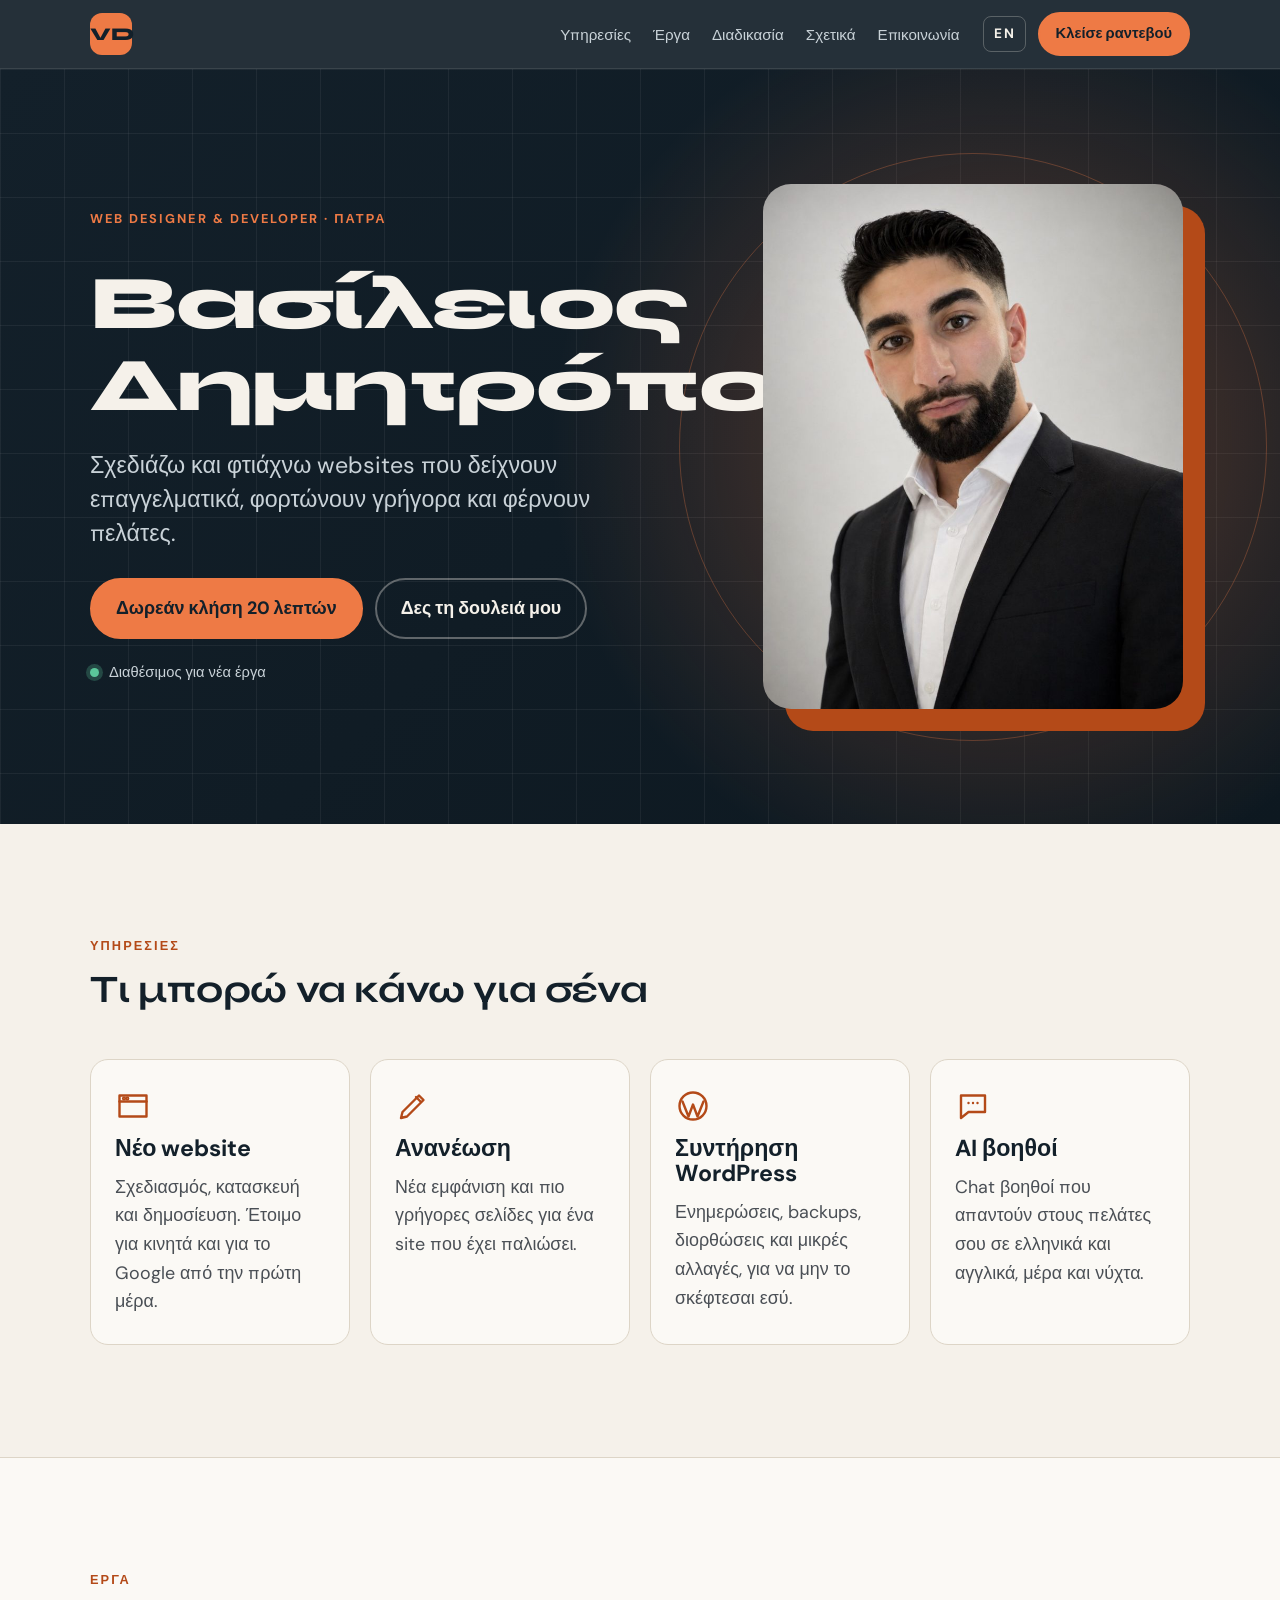
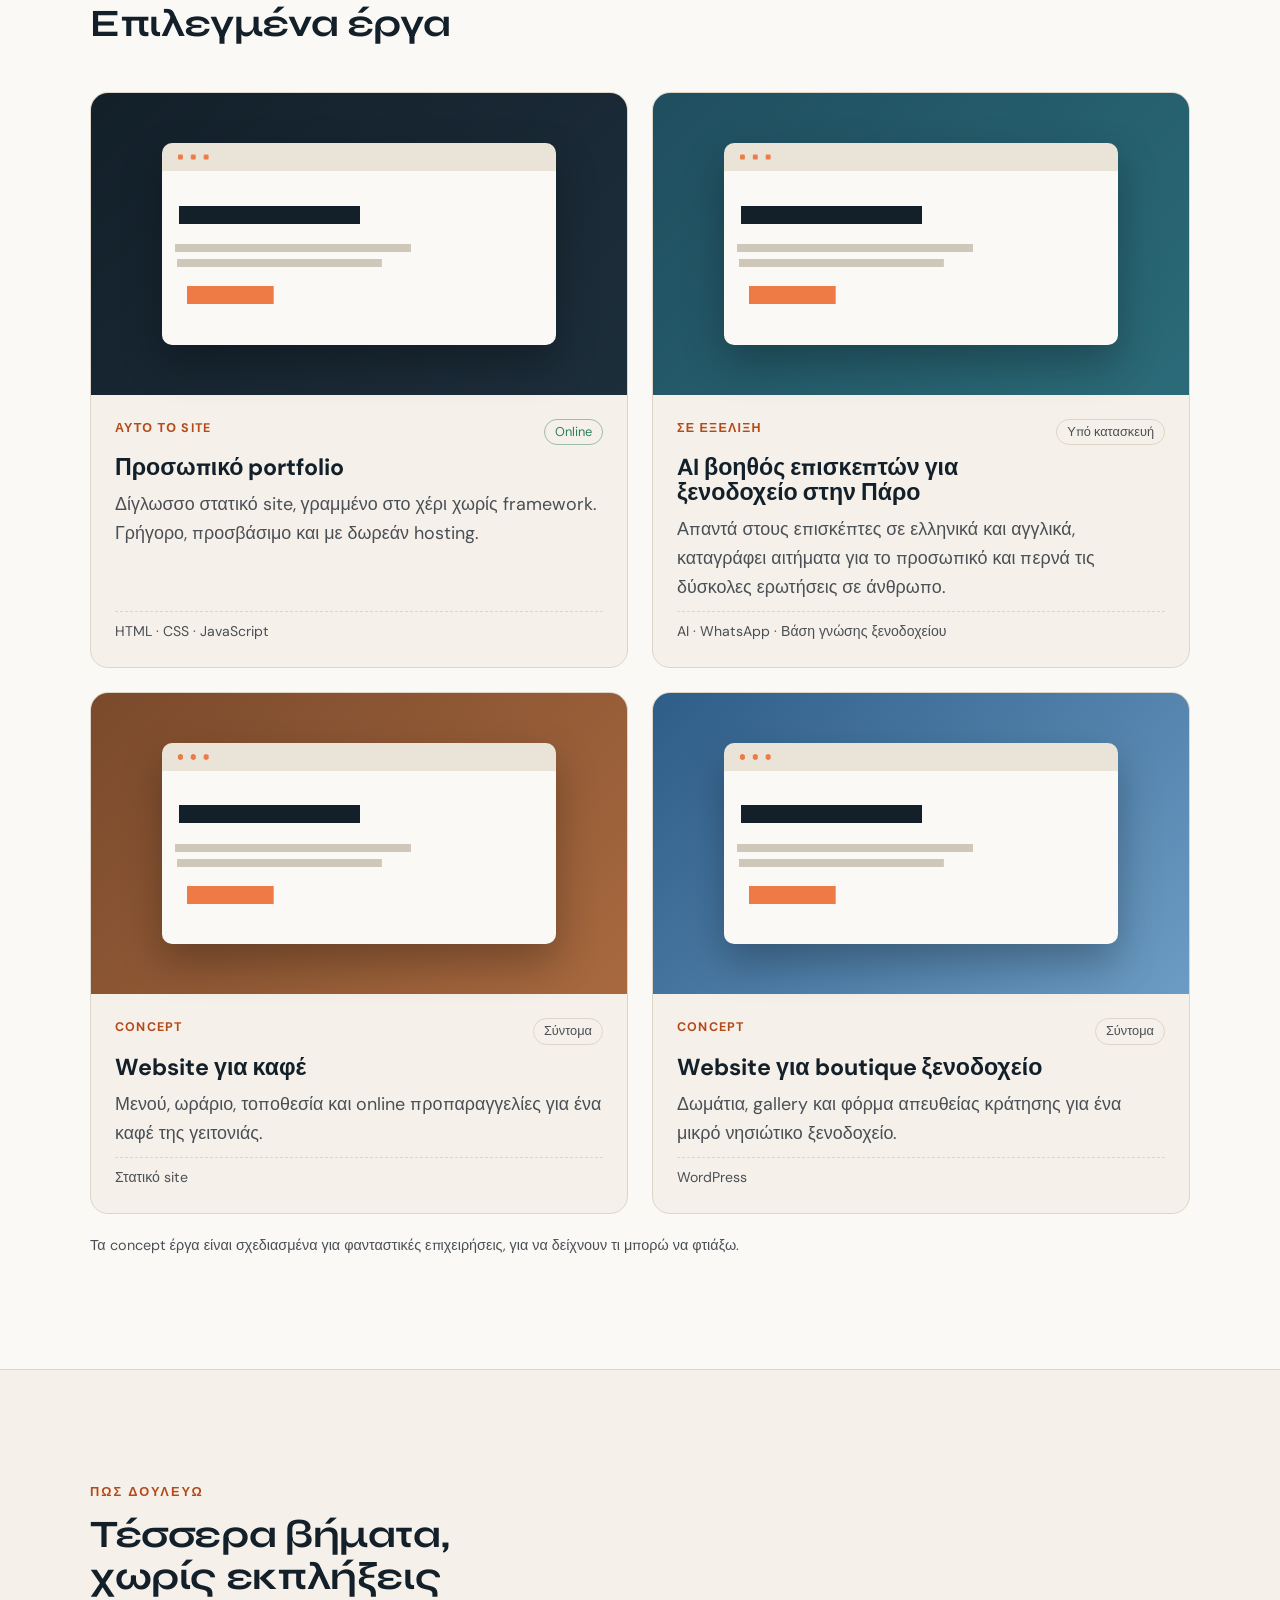
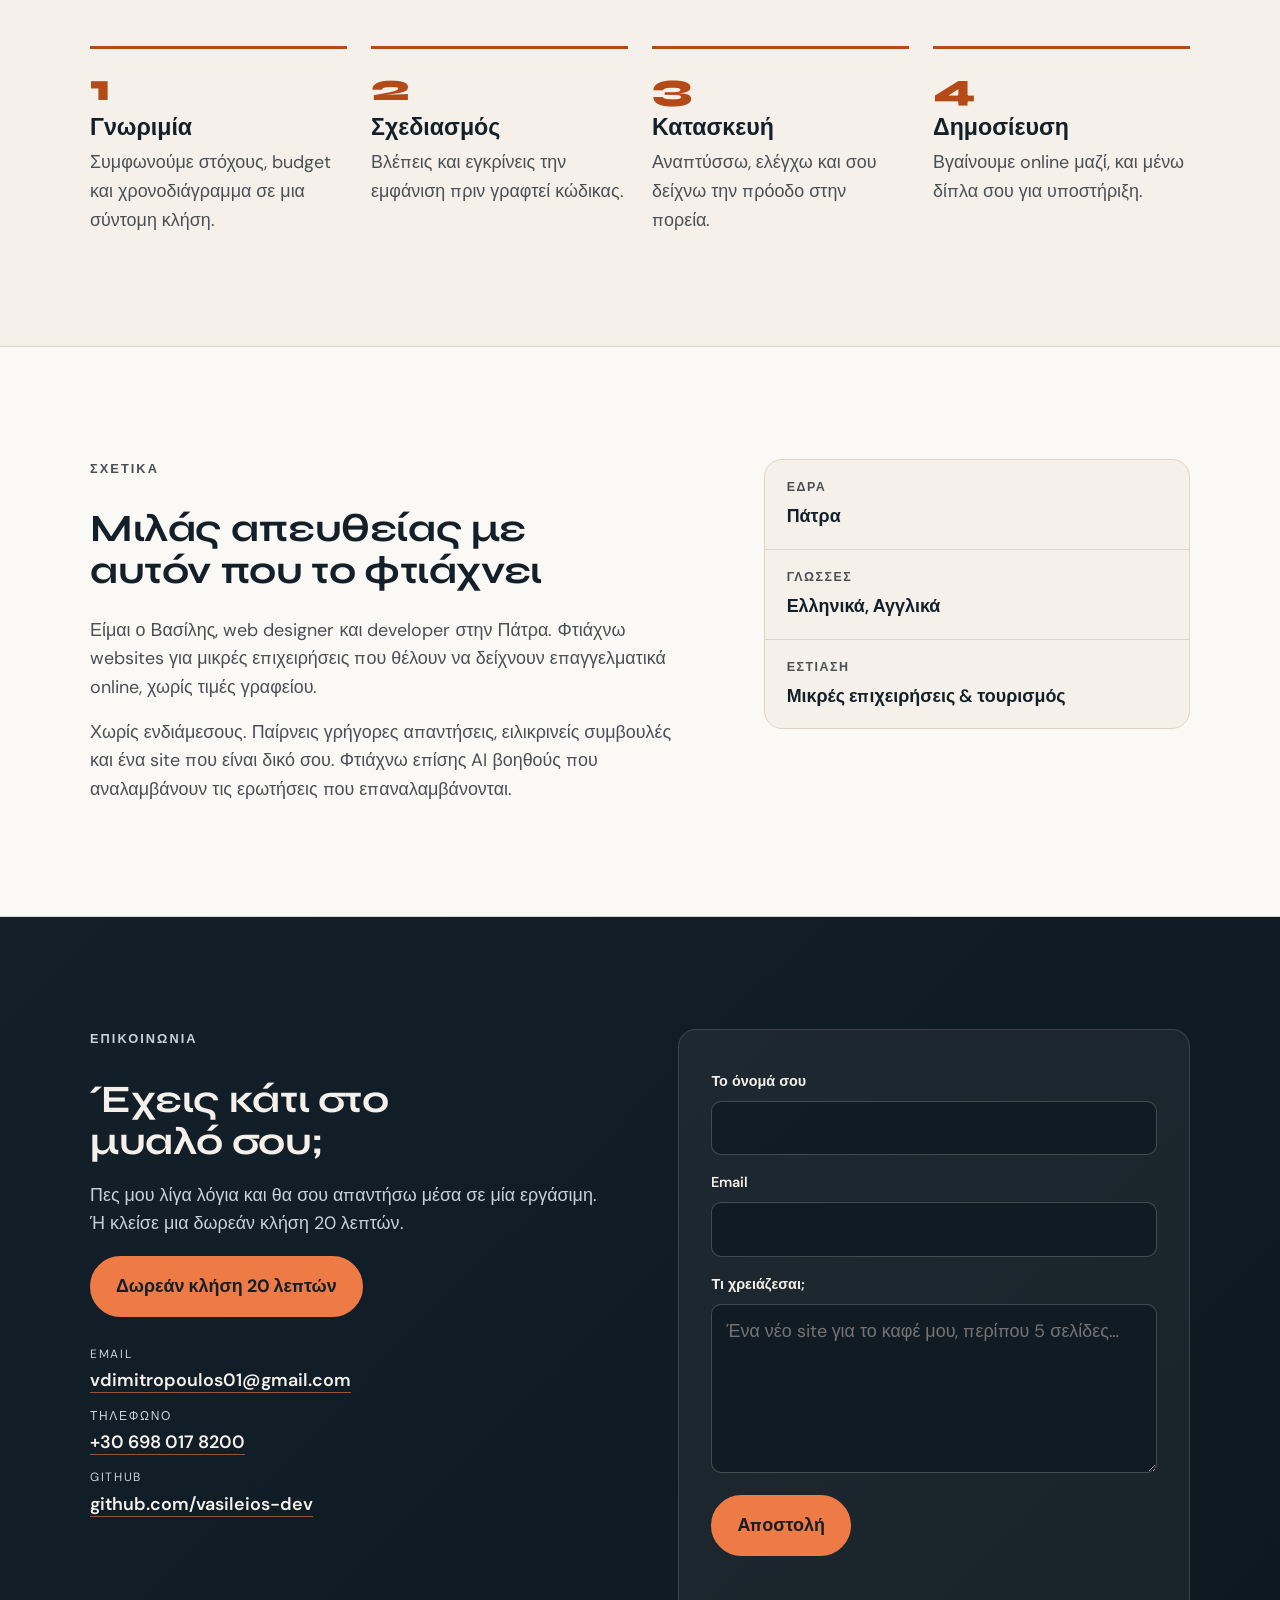
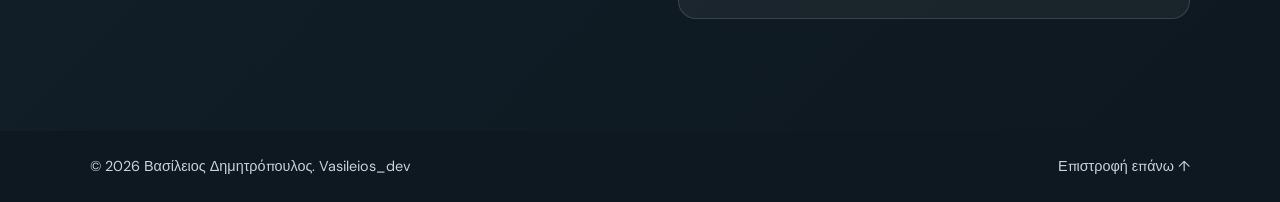
==== el.html @ 2dbc9d83 "Add files via upload" ====
<!doctype html>
<html lang="el">
<head>
<meta charset="utf-8">
<meta name="viewport" content="width=device-width, initial-scale=1, viewport-fit=cover">
<title>Βασίλειος Δημητρόπουλος · Web Designer &amp; Developer</title>
<meta name="description" content="Web designer και developer στην Πάτρα. Γρήγορα, καθαρά websites και AI βοηθοί για μικρές επιχειρήσεις.">
<meta property="og:title" content="Βασίλειος Δημητρόπουλος · Web Designer &amp; Developer">
<meta property="og:description" content="Web designer και developer στην Πάτρα. Γρήγορα, καθαρά websites και AI βοηθοί για μικρές επιχειρήσεις.">
<meta property="og:image" content="https://vasileios-dev.vercel.app/vasileios.jpg">
<link rel="canonical" href="https://vasileios-dev.vercel.app/el.html">
<link rel="alternate" hreflang="en" href="https://vasileios-dev.vercel.app/">
<link rel="alternate" hreflang="el" href="https://vasileios-dev.vercel.app/el.html">
<link rel="preconnect" href="https://fonts.googleapis.com">
<link rel="preconnect" href="https://fonts.gstatic.com" crossorigin>
<link rel="stylesheet" href="https://fonts.googleapis.com/css2?family=DM+Sans:opsz,wght@9..40,400..700&family=Syne:wght@600..800&display=swap">
<link rel="stylesheet" href="style.css">
</head>
<body>
<a class="skip" href="#main">Μετάβαση στο περιεχόμενο</a>
<header class="nav" id="top">
  <div class="wrap nav__inner">
    <a class="logo" href="#top" aria-label="Βασίλειος Δημητρόπουλος"><span>VD</span></a>
    <nav aria-label="Main">
      <ul class="nav__links">
        <li><a href="#services">Υπηρεσίες</a></li>
        <li><a href="#work">Έργα</a></li>
        <li><a href="#process">Διαδικασία</a></li>
        <li><a href="#about">Σχετικά</a></li>
        <li><a href="#contact">Επικοινωνία</a></li>
      </ul>
    </nav>
    <div class="nav__actions">
      <a class="lang" href="index.html" hreflang="en" lang="en" title="English">EN</a>
      <a class="btn btn--small" href="#contact">Κλείσε ραντεβού</a>
    </div>
  </div>
</header>

<main id="main">
  <section class="hero" aria-labelledby="hero-title">
    <div class="wrap hero__inner">
      <div class="hero__text">
        <p class="eyebrow eyebrow--light">Web designer &amp; developer · Πάτρα</p>
        <h1 id="hero-title">Βασίλειος Δημητρόπουλος</h1>
        <p class="hero__tagline">Σχεδιάζω και φτιάχνω websites που δείχνουν επαγγελματικά, φορτώνουν γρήγορα και φέρνουν πελάτες.</p>
        <div class="hero__ctas">
          <a class="btn" href="#contact">Δωρεάν κλήση 20 λεπτών</a>
          <a class="btn btn--ghost" href="#work">Δες τη δουλειά μου</a>
        </div>
        <p class="hero__badge"><span class="dot" aria-hidden="true"></span>Διαθέσιμος για νέα έργα</p>
      </div>
      <figure class="hero__photo">
        <img src="vasileios.jpg" alt="Πορτρέτο του Βασίλειου Δημητρόπουλου" width="800" height="1055">
      </figure>
    </div>
  </section>

  <section class="section" id="services" aria-labelledby="services-title">
    <div class="wrap">
      <p class="eyebrow">Υπηρεσίες</p>
      <h2 id="services-title">Τι μπορώ να κάνω για σένα</h2>
      <div class="services">
        <article class="service">
          <svg class="icon" viewBox="0 0 24 24" aria-hidden="true" fill="none" stroke="currentColor" stroke-width="1.6" stroke-linecap="round" stroke-linejoin="round"><path d="M3 5h18v14H3z"/><path d="M3 9h18"/><circle cx="6" cy="7" r=".6"/><circle cx="8.2" cy="7" r=".6"/></svg>
          <h3>Νέο website</h3>
          <p>Σχεδιασμός, κατασκευή και δημοσίευση. Έτοιμο για κινητά και για το Google από την πρώτη μέρα.</p>
        </article>
        <article class="service">
          <svg class="icon" viewBox="0 0 24 24" aria-hidden="true" fill="none" stroke="currentColor" stroke-width="1.6" stroke-linecap="round" stroke-linejoin="round"><path d="M4 20l4-1 11-11-3-3L5 16z"/><path d="M14 6l3 3"/></svg>
          <h3>Ανανέωση</h3>
          <p>Νέα εμφάνιση και πιο γρήγορες σελίδες για ένα site που έχει παλιώσει.</p>
        </article>
        <article class="service">
          <svg class="icon" viewBox="0 0 24 24" aria-hidden="true" fill="none" stroke="currentColor" stroke-width="1.6" stroke-linecap="round" stroke-linejoin="round"><path d="M12 3a9 9 0 1 0 0 18 9 9 0 0 0 0-18z"/><path d="M5 9l4 10 3-8 3 8 4-10"/></svg>
          <h3>Συντήρηση WordPress</h3>
          <p>Ενημερώσεις, backups, διορθώσεις και μικρές αλλαγές, για να μην το σκέφτεσαι εσύ.</p>
        </article>
        <article class="service">
          <svg class="icon" viewBox="0 0 24 24" aria-hidden="true" fill="none" stroke="currentColor" stroke-width="1.6" stroke-linecap="round" stroke-linejoin="round"><path d="M4 5h16v11H9l-5 4z"/><path d="M9 10h.01M12 10h.01M15 10h.01"/></svg>
          <h3>AI βοηθοί</h3>
          <p>Chat βοηθοί που απαντούν στους πελάτες σου σε ελληνικά και αγγλικά, μέρα και νύχτα.</p>
        </article>
      </div>
    </div>
  </section>

  <section class="section section--alt" id="work" aria-labelledby="work-title">
    <div class="wrap">
      <p class="eyebrow">Έργα</p>
      <h2 id="work-title">Επιλεγμένα έργα</h2>
      <div class="projects">
        <article class="project project--feature">
          <div class="project__thumb project__thumb--0" aria-hidden="true">
            <span class="project__mock"></span>
          </div>
          <div class="project__body">
            <div class="project__meta"><span class="tag">Αυτό το site</span><span class="status status--0">Online</span></div>
            <h3>Προσωπικό portfolio</h3>
            <p>Δίγλωσσο στατικό site, γραμμένο στο χέρι χωρίς framework. Γρήγορο, προσβάσιμο και με δωρεάν hosting.</p>
            <p class="stack">HTML · CSS · JavaScript</p>
          </div>
        </article>
        <article class="project">
          <div class="project__thumb project__thumb--1" aria-hidden="true">
            <span class="project__mock"></span>
          </div>
          <div class="project__body">
            <div class="project__meta"><span class="tag">Σε εξέλιξη</span><span class="status status--1">Υπό κατασκευή</span></div>
            <h3>AI βοηθός επισκεπτών για ξενοδοχείο στην Πάρο</h3>
            <p>Απαντά στους επισκέπτες σε ελληνικά και αγγλικά, καταγράφει αιτήματα για το προσωπικό και περνά τις δύσκολες ερωτήσεις σε άνθρωπο.</p>
            <p class="stack">AI · WhatsApp · Βάση γνώσης ξενοδοχείου</p>
          </div>
        </article>
        <article class="project">
          <div class="project__thumb project__thumb--2" aria-hidden="true">
            <span class="project__mock"></span>
          </div>
          <div class="project__body">
            <div class="project__meta"><span class="tag">Concept</span><span class="status status--2">Σύντομα</span></div>
            <h3>Website για καφέ</h3>
            <p>Μενού, ωράριο, τοποθεσία και online προπαραγγελίες για ένα καφέ της γειτονιάς.</p>
            <p class="stack">Στατικό site</p>
          </div>
        </article>
        <article class="project">
          <div class="project__thumb project__thumb--3" aria-hidden="true">
            <span class="project__mock"></span>
          </div>
          <div class="project__body">
            <div class="project__meta"><span class="tag">Concept</span><span class="status status--3">Σύντομα</span></div>
            <h3>Website για boutique ξενοδοχείο</h3>
            <p>Δωμάτια, gallery και φόρμα απευθείας κράτησης για ένα μικρό νησιώτικο ξενοδοχείο.</p>
            <p class="stack">WordPress</p>
          </div>
        </article>
      </div>
      <p class="note">Τα concept έργα είναι σχεδιασμένα για φανταστικές επιχειρήσεις, για να δείχνουν τι μπορώ να φτιάξω.</p>
    </div>
  </section>

  <section class="section" id="process" aria-labelledby="process-title">
    <div class="wrap">
      <p class="eyebrow">Πώς δουλεύω</p>
      <h2 id="process-title">Τέσσερα βήματα, χωρίς εκπλήξεις</h2>
      <ol class="steps">
        <li class="step">
          <span class="step__num">1</span>
          <h3>Γνωριμία</h3>
          <p>Συμφωνούμε στόχους, budget και χρονοδιάγραμμα σε μια σύντομη κλήση.</p>
        </li>
        <li class="step">
          <span class="step__num">2</span>
          <h3>Σχεδιασμός</h3>
          <p>Βλέπεις και εγκρίνεις την εμφάνιση πριν γραφτεί κώδικας.</p>
        </li>
        <li class="step">
          <span class="step__num">3</span>
          <h3>Κατασκευή</h3>
          <p>Αναπτύσσω, ελέγχω και σου δείχνω την πρόοδο στην πορεία.</p>
        </li>
        <li class="step">
          <span class="step__num">4</span>
          <h3>Δημοσίευση</h3>
          <p>Βγαίνουμε online μαζί, και μένω δίπλα σου για υποστήριξη.</p>
        </li>
      </ol>
    </div>
  </section>

  <section class="section section--alt" id="about" aria-labelledby="about-title">
    <div class="wrap about">
      <div class="about__text">
        <p class="eyebrow">Σχετικά</p>
        <h2 id="about-title">Μιλάς απευθείας με αυτόν που το φτιάχνει</h2>
        <p>Είμαι ο Βασίλης, web designer και developer στην Πάτρα. Φτιάχνω websites για μικρές επιχειρήσεις που θέλουν να δείχνουν επαγγελματικά online, χωρίς τιμές γραφείου.</p>
        <p>Χωρίς ενδιάμεσους. Παίρνεις γρήγορες απαντήσεις, ειλικρινείς συμβουλές και ένα site που είναι δικό σου. Φτιάχνω επίσης AI βοηθούς που αναλαμβάνουν τις ερωτήσεις που επαναλαμβάνονται.</p>
      </div>
      <dl class="facts"><div><dt>Έδρα</dt><dd>Πάτρα</dd></div><div><dt>Γλώσσες</dt><dd>Ελληνικά, Αγγλικά</dd></div><div><dt>Εστίαση</dt><dd>Μικρές επιχειρήσεις &amp; τουρισμός</dd></div></dl>
    </div>
  </section>

  <section class="contact" id="contact" aria-labelledby="contact-title">
    <div class="wrap contact__inner">
      <div class="contact__intro">
        <p class="eyebrow eyebrow--light">Επικοινωνία</p>
        <h2 id="contact-title">Έχεις κάτι στο μυαλό σου;</h2>
        <p>Πες μου λίγα λόγια και θα σου απαντήσω μέσα σε μία εργάσιμη. Ή κλείσε μια δωρεάν κλήση 20 λεπτών.</p>
        <a class="btn" href="#contact">Δωρεάν κλήση 20 λεπτών</a>
        <dl class="contact__details">
          <div><dt>Email</dt><dd><a href="mailto:vdimitropoulos01@gmail.com">vdimitropoulos01@gmail.com</a></dd></div>
          <div><dt>Τηλέφωνο</dt><dd><a href="tel:+306980178200">+30 698 017 8200</a></dd></div>
          <div><dt>GitHub</dt><dd><a href="https://github.com/vasileios-dev" rel="noopener">github.com/vasileios-dev</a></dd></div>
        </dl>
      </div>
      <form class="form" id="contact-form" action="https://formspree.io/f/YOUR_FORM_ID" method="POST"
        data-not-connected="Η φόρμα δεν έχει συνδεθεί ακόμα. Στείλε μου προς το παρόν email." data-sending="Αποστολή…" data-sent="Ευχαριστώ! Το μήνυμά σου στάλθηκε. Θα σου απαντήσω μέσα σε μία εργάσιμη." data-error="Κάτι πήγε στραβά. Στείλε μου απευθείας email.">
        <label for="cf-name">Το όνομά σου</label>
        <input id="cf-name" name="name" type="text" autocomplete="name" required>
        <label for="cf-email">Email</label>
        <input id="cf-email" name="email" type="email" autocomplete="email" required>
        <label for="cf-message">Τι χρειάζεσαι;</label>
        <textarea id="cf-message" name="message" rows="5" placeholder="Ένα νέο site για το καφέ μου, περίπου 5 σελίδες…" required></textarea>
        <button class="btn" type="submit">Αποστολή</button>
        <p class="form__status" role="status" aria-live="polite"></p>
      </form>
    </div>
  </section>
</main>

<footer class="footer">
  <div class="wrap footer__inner">
    <p>© 2026 Βασίλειος Δημητρόπουλος. Vasileios_dev</p>
    <a href="#top">Επιστροφή επάνω ↑</a>
  </div>
</footer>
<script src="main.js" defer></script>
</body>
</html>
---- style.css ----
/* Layout concept: a dark "night" hero and contact band frame warm sand sections;
   one terracotta accent; type pairs Syne (display) with DM Sans (text). */
:root {
  --bg: #F5F1EA;
  --surface: #FBF9F5;
  --ink: #13202A;
  --muted: #4A4F55;
  --line: #DDD5C7;
  --accent: #B44A18;
  --accent-ink: #FBF9F5;
  --night: #13202A;
  --night-2: #0D1820;
  --night-ink: #F5F1EA;
  --night-muted: #C9D2D8;
  --glow: #EE7A45;
  --ok: #2F7D5B;

  --font-display: "Syne", "Arial Black", Arial, sans-serif;
  --font-text: "DM Sans", "Segoe UI", Arial, sans-serif;

  --step-0: clamp(1rem, 0.96rem + 0.2vw, 1.125rem);
  --step-1: clamp(1.2rem, 1.1rem + 0.5vw, 1.45rem);
  --step-2: clamp(1.6rem, 1.3rem + 1.4vw, 2.5rem);
  --step-3: clamp(2.4rem, 1.6rem + 4vw, 4.75rem);
  --radius: 18px;
  --gutter: clamp(16px, 4vw, 40px);
  color-scheme: light;
}
@media (prefers-color-scheme: dark) {
  :root:not([data-theme="light"]) {
    --bg: #0F1A22; --surface: #162430; --ink: #F2EEE6; --muted: #AEB9C1; --line: #26394A;
    --accent: #EE7A45; --accent-ink: #13202A; --night: #0B151C; --night-2: #08111A; --ok: #5BC79A;
    color-scheme: dark;
  }
}
:root[data-theme="dark"] {
  --bg: #0F1A22; --surface: #162430; --ink: #F2EEE6; --muted: #AEB9C1; --line: #26394A;
  --accent: #EE7A45; --accent-ink: #13202A; --night: #0B151C; --night-2: #08111A; --ok: #5BC79A;
  color-scheme: dark;
}

*, *::before, *::after { box-sizing: border-box; }
html { scroll-behavior: smooth; scroll-padding-top: 84px; }
@media (prefers-reduced-motion: reduce) { html { scroll-behavior: auto; } * { transition: none !important; animation: none !important; } }
body {
  margin: 0; background: var(--bg); color: var(--ink);
  font-family: var(--font-text); font-size: var(--step-0); line-height: 1.6;
  -webkit-font-smoothing: antialiased;
}
img { max-width: 100%; height: auto; display: block; }
h1, h2, h3 { font-family: var(--font-display); line-height: 1.08; margin: 0; text-wrap: balance; letter-spacing: -0.01em; }
h2 { font-size: var(--step-2); }
h3 { font-size: var(--step-1); font-family: var(--font-text); font-weight: 700; letter-spacing: 0; }
p { margin: 0; }
a { color: inherit; }
:focus-visible { outline: 3px solid var(--glow); outline-offset: 3px; border-radius: 6px; }

.wrap { width: 100%; max-width: 1180px; margin-inline: auto; padding-inline: var(--gutter); }
.skip { position: absolute; left: -999px; top: 8px; background: var(--accent); color: var(--accent-ink); padding: 8px 14px; border-radius: 8px; z-index: 100; }
.skip:focus { left: 8px; }

.eyebrow { font-size: 0.8rem; font-weight: 700; letter-spacing: 0.16em; text-transform: uppercase; color: var(--accent); margin-bottom: 12px; }
.eyebrow--light { color: var(--glow); }

.btn {
  display: inline-flex; align-items: center; justify-content: center; gap: 8px;
  background: var(--glow); color: #13202A; font-weight: 700; text-decoration: none;
  padding: 14px 24px; border-radius: 999px; border: 2px solid var(--glow);
  transition: transform .15s ease, background-color .15s ease; cursor: pointer; font: inherit; font-weight: 700;
}
.btn:hover { transform: translateY(-2px); }
.btn--ghost { background: transparent; color: var(--night-ink); border-color: color-mix(in srgb, var(--night-ink) 35%, transparent); }
.btn--ghost:hover { border-color: var(--night-ink); }
.btn--small { padding: 8px 16px; font-size: 0.92rem; }

/* Nav */
.nav {
  position: sticky; top: env(safe-area-inset-top, 0px); z-index: 50;
  background: color-mix(in srgb, var(--night) 92%, transparent);
  backdrop-filter: blur(10px); color: var(--night-ink);
  border-bottom: 1px solid color-mix(in srgb, var(--night-ink) 10%, transparent);
}
.nav__inner { display: flex; align-items: center; gap: 24px; min-height: 68px; }
.logo { text-decoration: none; display: inline-grid; place-items: center; width: 42px; height: 42px; border-radius: 12px; background: var(--glow); color: #13202A; font-family: var(--font-display); font-weight: 800; }
.nav nav { margin-left: auto; }
.nav__links { list-style: none; display: flex; gap: 22px; margin: 0; padding: 0; }
.nav__links a { text-decoration: none; color: var(--night-muted); font-size: 0.95rem; }
.nav__links a:hover { color: var(--night-ink); }
.nav__actions { display: flex; align-items: center; gap: 12px; }
.lang { text-decoration: none; font-weight: 700; font-size: 0.85rem; letter-spacing: .08em; padding: 6px 10px; border-radius: 8px; border: 1px solid color-mix(in srgb, var(--night-ink) 25%, transparent); }
.lang:hover { border-color: var(--night-ink); }
@media (max-width: 860px) { .nav nav { display: none; } .nav__actions { margin-left: auto; } }

/* Hero */
.hero {
  position: relative; overflow: hidden; isolation: isolate; color: var(--night-ink);
  background:
    radial-gradient(circle at 78% 50%, color-mix(in srgb, var(--glow) 34%, transparent) 0, transparent 42%),
    linear-gradient(to right, color-mix(in srgb, var(--night-ink) 6%, transparent) 1px, transparent 1px) 0 0 / 64px 64px,
    linear-gradient(to bottom, color-mix(in srgb, var(--night-ink) 6%, transparent) 1px, transparent 1px) 0 0 / 64px 64px,
    linear-gradient(135deg, var(--night), var(--night-2));
  padding-block: clamp(56px, 9vw, 120px);
}
.hero__inner { display: grid; grid-template-columns: 1.15fr 0.85fr; gap: clamp(32px, 6vw, 80px); align-items: center; }
.hero__text { min-width: 0; display: flex; flex-direction: column; gap: 22px; }
.hero h1 { font-size: var(--step-3); font-weight: 800; }
.hero__tagline { font-size: var(--step-1); color: var(--night-muted); max-width: 32ch; line-height: 1.45; }
.hero__ctas { display: flex; flex-wrap: wrap; gap: 12px; margin-top: 6px; }
.hero__badge { display: inline-flex; align-items: center; gap: 10px; font-size: 0.92rem; color: var(--night-muted); }
.dot { width: 9px; height: 9px; border-radius: 50%; background: #5BC79A; box-shadow: 0 0 0 4px color-mix(in srgb, #5BC79A 25%, transparent); }
.hero__photo { margin: 0; position: relative; justify-self: center; width: min(100%, 420px); }
.hero__photo::before {
  content: ""; position: absolute; inset: 0; transform: translate(22px, 22px);
  background: var(--accent); border-radius: 28px; background: #B44A18;
}
.hero__photo::after {
  content: ""; position: absolute; width: 140%; aspect-ratio: 1; left: 50%; top: 50%; transform: translate(-50%, -50%);
  border: 1.5px solid color-mix(in srgb, var(--glow) 30%, transparent); border-radius: 50%; pointer-events: none; z-index: -1;
}
.hero__photo img { position: relative; border-radius: 28px; aspect-ratio: 4 / 5; object-fit: cover; width: 100%; }
@media (max-width: 760px) {
  .hero__inner { grid-template-columns: 1fr; }
  .hero__photo { order: -1; width: min(72%, 300px); justify-self: start; }
}

/* Sections */
.section { padding-block: clamp(64px, 9vw, 112px); }
.section--alt { background: var(--surface); border-block: 1px solid var(--line); }
.section h2 { margin-bottom: clamp(28px, 4vw, 48px); max-width: 22ch; }

.services { display: grid; grid-template-columns: repeat(4, minmax(0, 1fr)); gap: 20px; }
.service { padding: 28px 24px; border: 1px solid var(--line); border-radius: var(--radius); background: var(--surface); display: flex; flex-direction: column; gap: 12px; }
.service p { color: var(--muted); }
.icon { width: 36px; height: 36px; color: var(--accent); }
@media (max-width: 980px) { .services { grid-template-columns: repeat(2, minmax(0, 1fr)); } }
@media (max-width: 520px) { .services { grid-template-columns: 1fr; } }

/* Projects */
.projects { display: grid; grid-template-columns: repeat(2, minmax(0, 1fr)); gap: 24px; }
.project { background: var(--bg); border: 1px solid var(--line); border-radius: var(--radius); overflow: hidden; display: flex; flex-direction: column; }
.project__thumb { aspect-ratio: 16 / 9; position: relative; display: grid; place-items: center; padding: 28px; }
.project__thumb--0 { background: linear-gradient(135deg, #13202A, #1D2E3B); }
.project__thumb--1 { background: linear-gradient(135deg, #1F4E5F, #2B6B78); }
.project__thumb--2 { background: linear-gradient(135deg, #7A4A2C, #A8693F); }
.project__thumb--3 { background: linear-gradient(135deg, #2E5D88, #6C9CC4); }
.project__mock {
  width: 82%; height: 82%; border-radius: 10px; background: #FBF9F5; position: relative;
  box-shadow: 0 18px 40px rgba(0,0,0,.28);
  background-image:
    linear-gradient(#E9E3D8, #E9E3D8), linear-gradient(#13202A, #13202A),
    linear-gradient(#CFC7B9, #CFC7B9), linear-gradient(#CFC7B9, #CFC7B9), linear-gradient(#EE7A45, #EE7A45);
  background-size: 100% 14%, 46% 9%, 60% 4%, 52% 4%, 22% 9%;
  background-position: 0 0, 8% 34%, 8% 52%, 8% 60%, 8% 78%;
  background-repeat: no-repeat;
}
.project__mock::before { content: ""; position: absolute; top: 4%; left: 3%; width: 10%; height: 6%; background: radial-gradient(circle, #EE7A45 30%, transparent 32%) 0 50% / 33% 100% repeat-x; }
.project__body { padding: 24px; display: flex; flex-direction: column; gap: 10px; flex: 1; }
.project__body p { color: var(--muted); }
.project__meta { display: flex; justify-content: space-between; gap: 12px; flex-wrap: wrap; }
.tag { font-size: 0.78rem; font-weight: 700; letter-spacing: .1em; text-transform: uppercase; color: var(--accent); }
.status { font-size: 0.8rem; padding: 2px 10px; border-radius: 999px; border: 1px solid var(--line); color: var(--muted); }
.status--0 { color: var(--ok); border-color: color-mix(in srgb, var(--ok) 45%, transparent); }
.stack { font-size: 0.88rem; margin-top: auto; padding-top: 8px; border-top: 1px dashed var(--line); }
.note { margin-top: 20px; font-size: 0.9rem; color: var(--muted); }
@media (max-width: 760px) { .projects { grid-template-columns: 1fr; } }

/* Process */
.steps { list-style: none; margin: 0; padding: 0; display: grid; grid-template-columns: repeat(4, minmax(0, 1fr)); gap: 24px; counter-reset: s; }
.step { border-top: 3px solid var(--accent); padding-top: 20px; display: flex; flex-direction: column; gap: 8px; }
.step__num { font-family: var(--font-display); font-weight: 800; font-size: 2.4rem; color: var(--accent); line-height: 1; }
.step p { color: var(--muted); }
@media (max-width: 860px) { .steps { grid-template-columns: repeat(2, minmax(0, 1fr)); } }
@media (max-width: 480px) { .steps { grid-template-columns: 1fr; } }

/* About */
.about { display: grid; grid-template-columns: 1.4fr 1fr; gap: clamp(32px, 6vw, 80px); align-items: start; }
.about__text { min-width: 0; display: flex; flex-direction: column; gap: 16px; }
.about__text h2 { margin-bottom: 8px; }
.about__text p { max-width: 62ch; color: var(--muted); }
.facts { margin: 0; display: grid; gap: 0; border: 1px solid var(--line); border-radius: var(--radius); background: var(--bg); }
.facts div { padding: 18px 22px; border-top: 1px solid var(--line); }
.facts div:first-child { border-top: none; }
.facts dt { font-size: 0.78rem; letter-spacing: .12em; text-transform: uppercase; color: var(--muted); font-weight: 700; }
.facts dd { margin: 4px 0 0; font-weight: 600; }
@media (max-width: 760px) { .about { grid-template-columns: 1fr; } }

/* Contact */
.contact { background: linear-gradient(135deg, var(--night), var(--night-2)); color: var(--night-ink); padding-block: clamp(64px, 9vw, 112px); }
.contact__inner { display: grid; grid-template-columns: 1fr 1fr; gap: clamp(32px, 6vw, 80px); align-items: start; }
.contact__intro { min-width: 0; display: flex; flex-direction: column; gap: 18px; align-items: flex-start; }
.contact__intro > p { color: var(--night-muted); max-width: 44ch; }
.contact__details { margin: 10px 0 0; display: grid; gap: 12px; }
.contact__details dt { font-size: 0.75rem; letter-spacing: .14em; text-transform: uppercase; color: var(--night-muted); }
.contact__details dd { margin: 2px 0 0; font-weight: 600; overflow-wrap: anywhere; }
.contact__details a { text-decoration: none; border-bottom: 1px solid color-mix(in srgb, var(--glow) 60%, transparent); }
.form { min-width: 0; display: flex; flex-direction: column; gap: 8px; background: color-mix(in srgb, var(--night-ink) 5%, transparent); border: 1px solid color-mix(in srgb, var(--night-ink) 14%, transparent); border-radius: var(--radius); padding: clamp(20px, 3vw, 32px); }
.form label { font-size: 0.9rem; font-weight: 600; margin-top: 8px; }
.form input, .form textarea {
  font: inherit; color: var(--night-ink); background: color-mix(in srgb, var(--night-2) 70%, transparent);
  border: 1px solid color-mix(in srgb, var(--night-ink) 22%, transparent); border-radius: 10px; padding: 12px 14px; width: 100%;
}
.form textarea { resize: vertical; }
.form input:focus, .form textarea:focus { outline: 2px solid var(--glow); outline-offset: 1px; }
.form .btn { margin-top: 14px; align-self: flex-start; }
.form__status { min-height: 1.5em; font-size: 0.92rem; color: var(--night-muted); }
@media (max-width: 860px) { .contact__inner { grid-template-columns: 1fr; } }

/* Footer */
.footer { background: var(--night-2); color: var(--night-muted); font-size: 0.9rem; padding-block: 24px; }
.footer__inner { display: flex; justify-content: space-between; gap: 16px; flex-wrap: wrap; }
.footer a { text-decoration: none; }
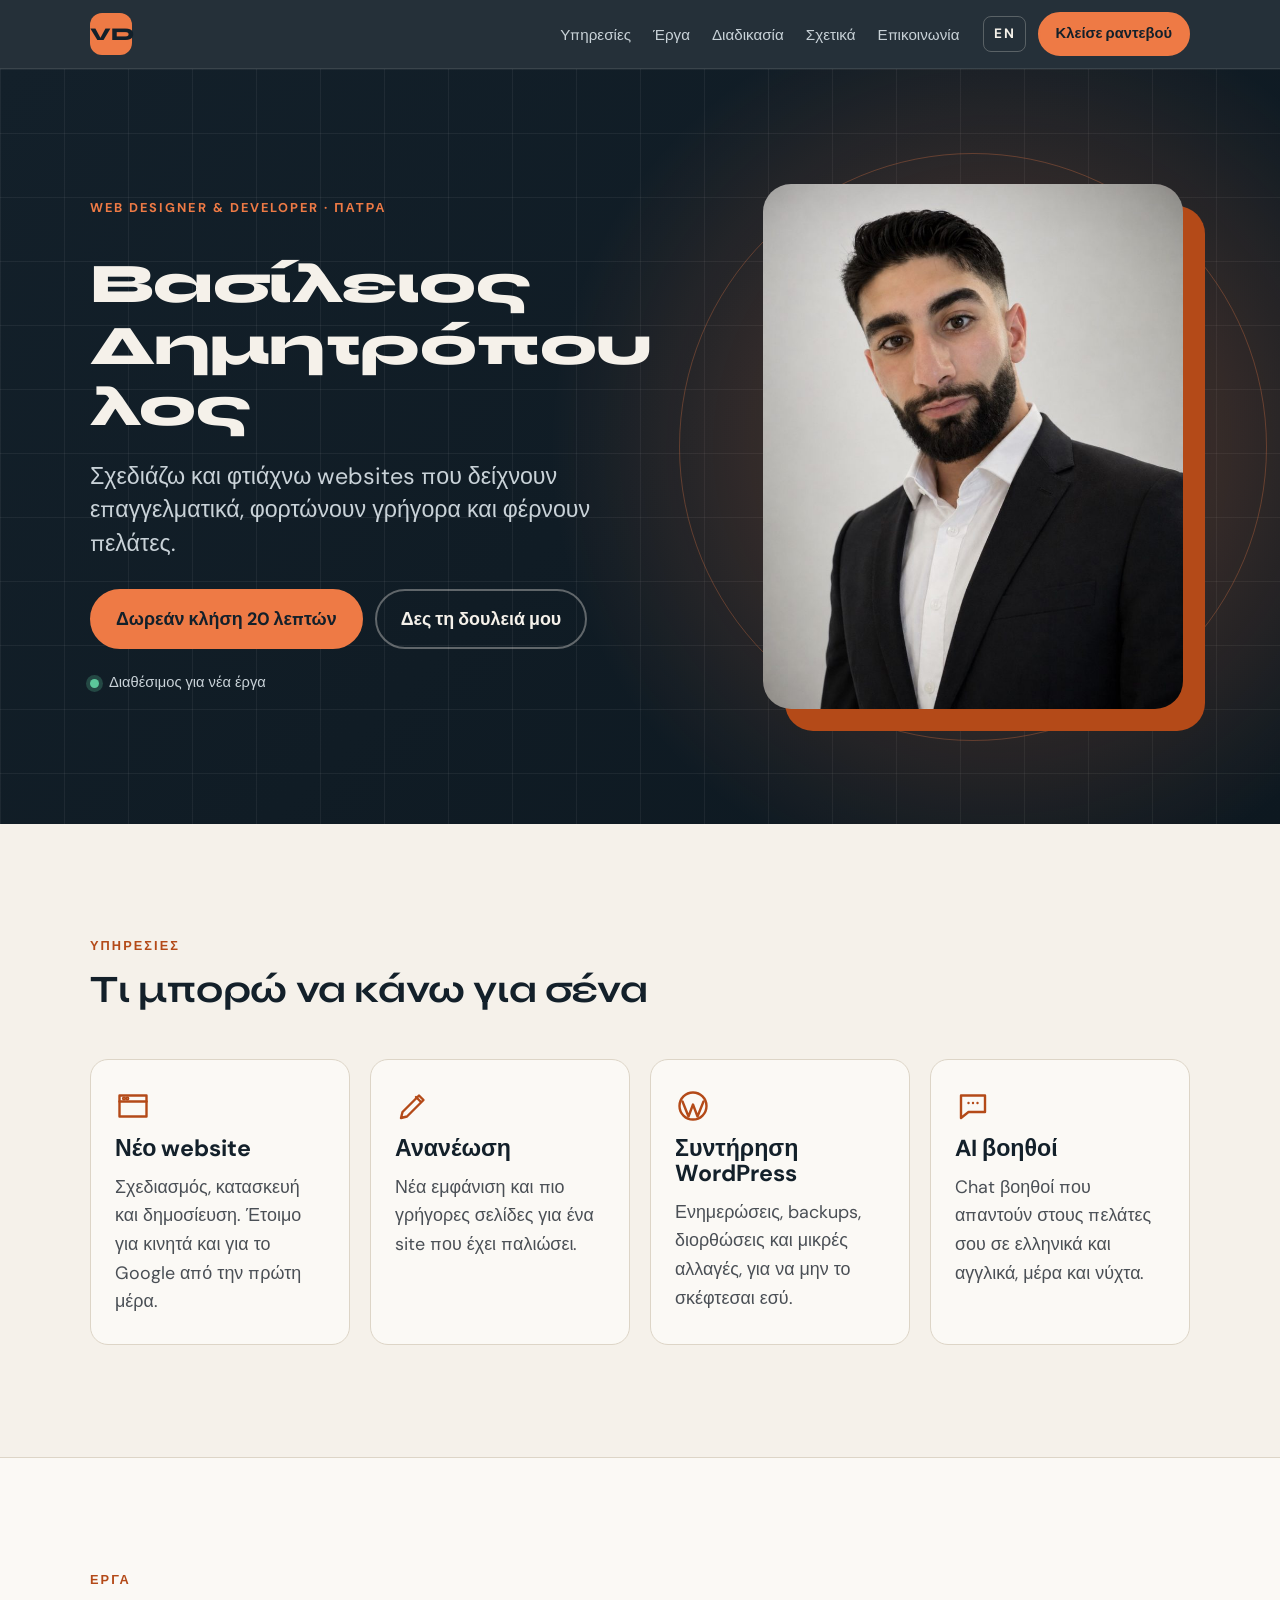
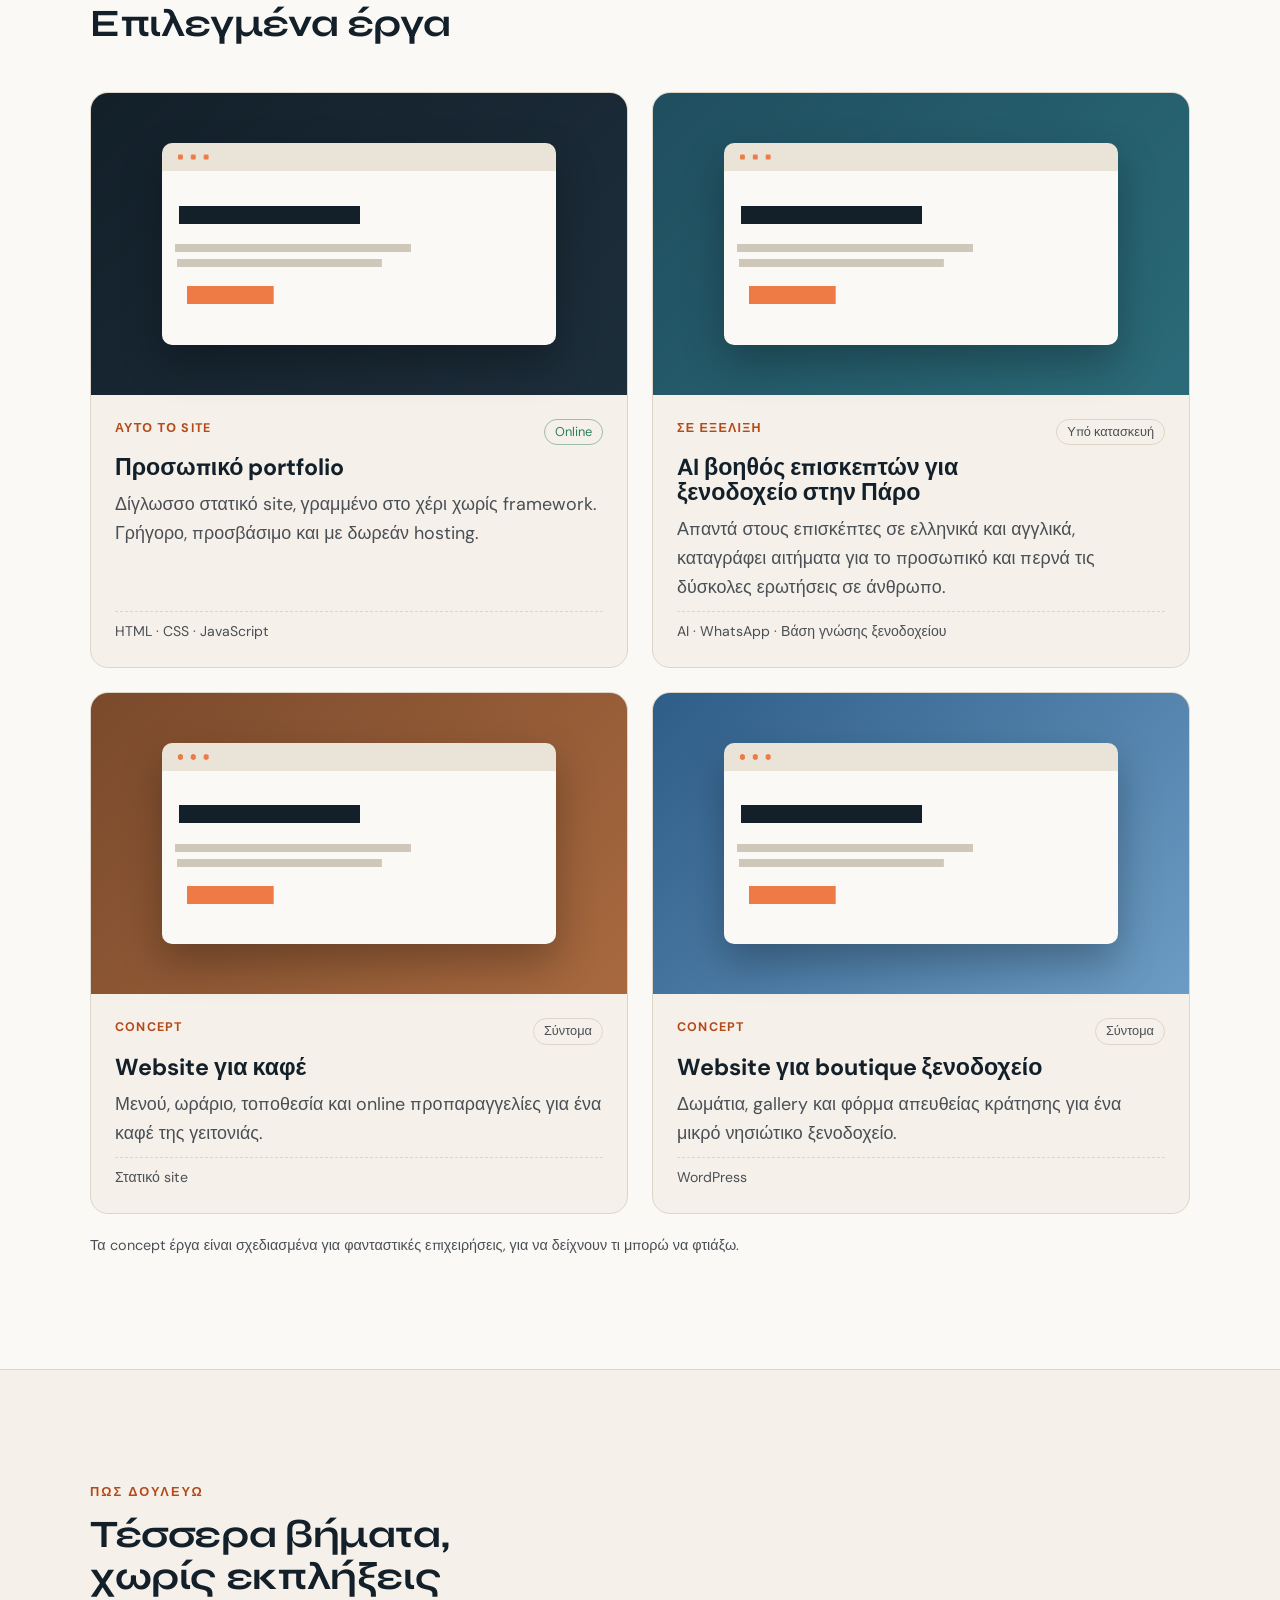
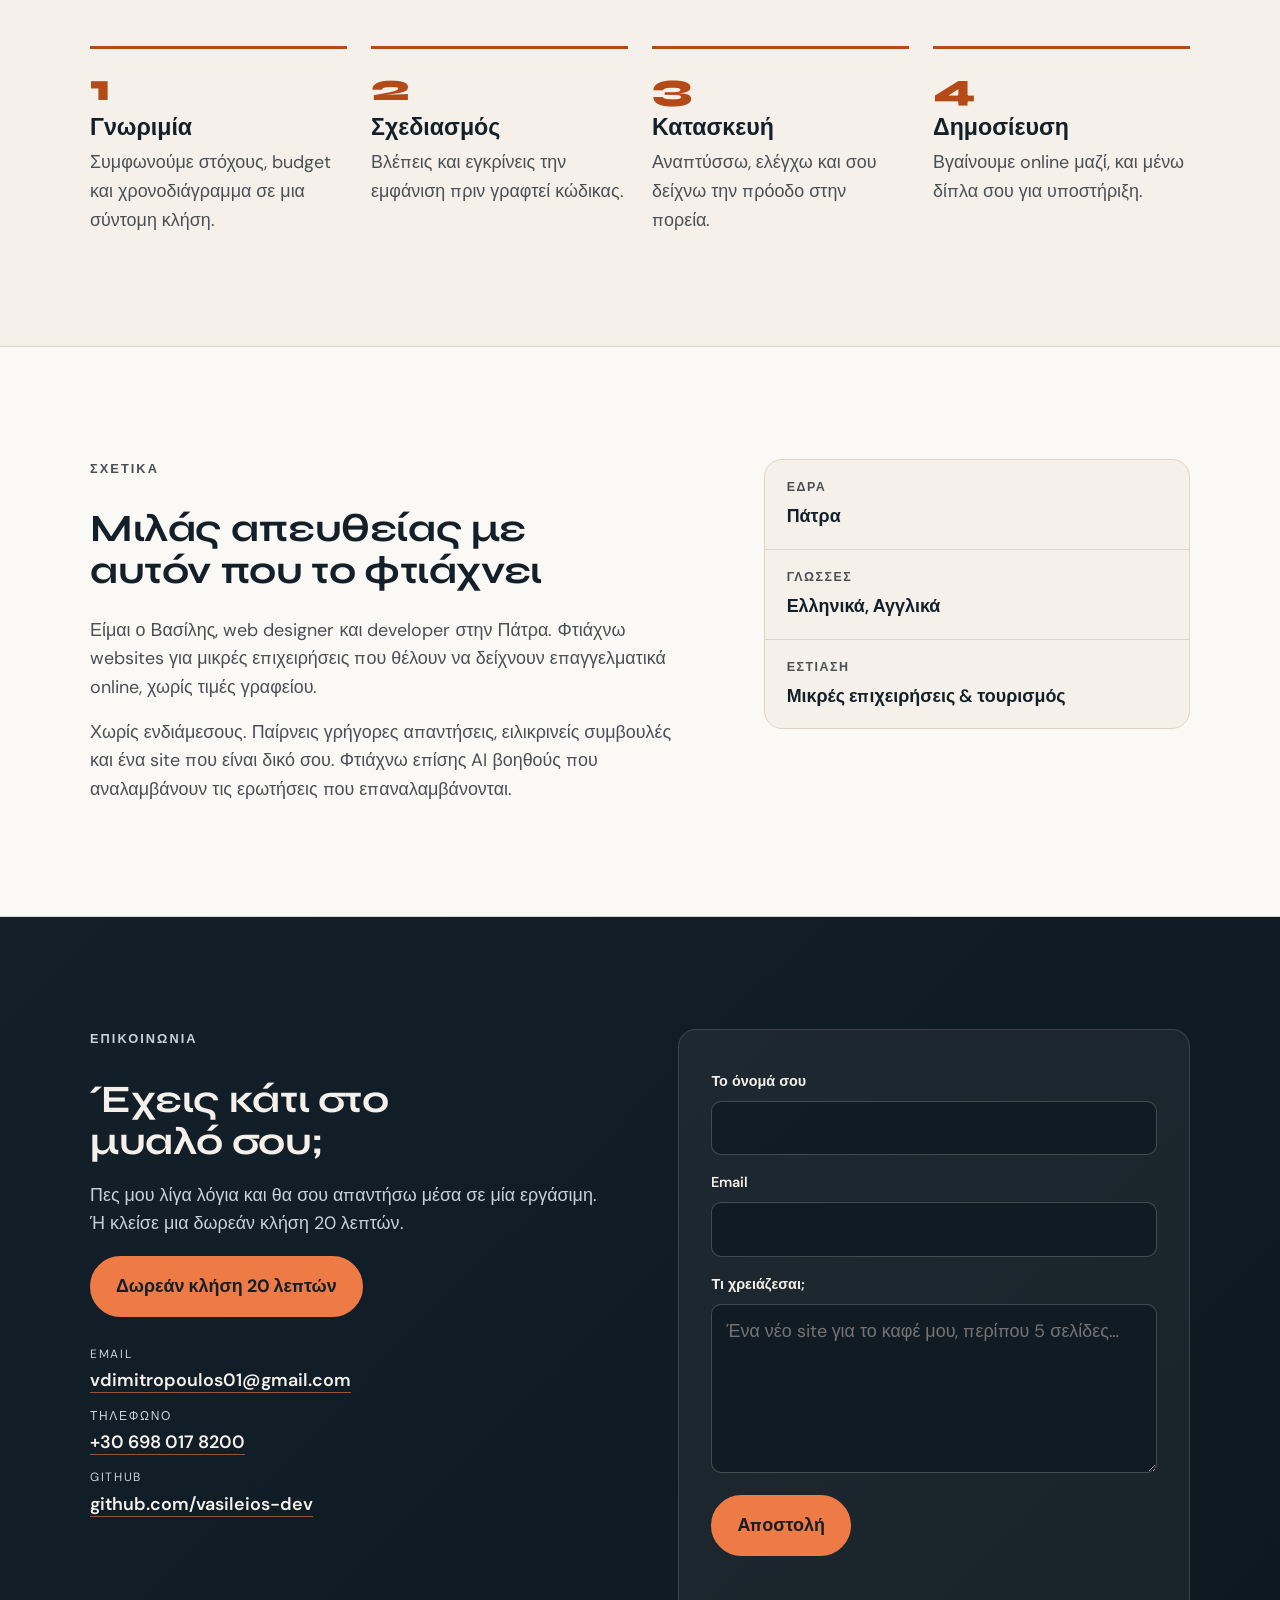
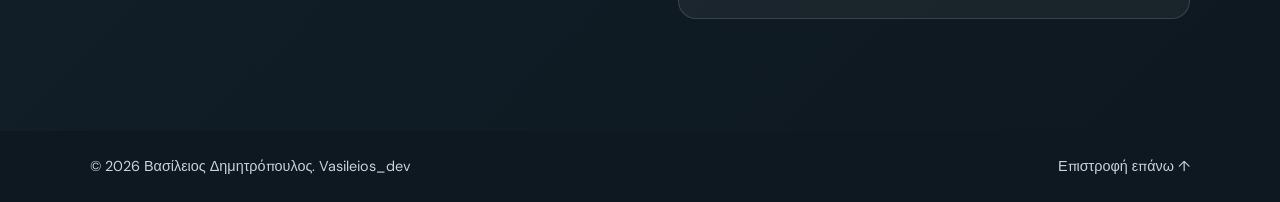
==== commit a9f9f8bb: "Add files via upload" ====
--- a/el.html
+++ b/el.html
@@ -3,14 +3,26 @@
 <head>
 <meta charset="utf-8">
 <meta name="viewport" content="width=device-width, initial-scale=1, viewport-fit=cover">
-<title>Βασίλειος Δημητρόπουλος · Web Designer &amp; Developer</title>
+<title>Βασίλειος Δημητρόπουλος · Web Designer &amp; Developer στην Πάτρα</title>
 <meta name="description" content="Web designer και developer στην Πάτρα. Γρήγορα, καθαρά websites και AI βοηθοί για μικρές επιχειρήσεις.">
-<meta property="og:title" content="Βασίλειος Δημητρόπουλος · Web Designer &amp; Developer">
+<meta name="robots" content="index, follow">
+<meta name="author" content="Βασίλειος Δημητρόπουλος">
+<meta name="theme-color" content="#13202A">
+<meta property="og:type" content="website">
+<meta property="og:url" content="https://vdimitropoulos.vercel.app/el.html">
+<meta property="og:site_name" content="Βασίλειος Δημητρόπουλος">
+<meta property="og:locale" content="el_GR">
+<meta property="og:title" content="Βασίλειος Δημητρόπουλος · Web Designer &amp; Developer στην Πάτρα">
 <meta property="og:description" content="Web designer και developer στην Πάτρα. Γρήγορα, καθαρά websites και AI βοηθοί για μικρές επιχειρήσεις.">
-<meta property="og:image" content="https://vasileios-dev.vercel.app/vasileios.jpg">
-<link rel="canonical" href="https://vasileios-dev.vercel.app/el.html">
-<link rel="alternate" hreflang="en" href="https://vasileios-dev.vercel.app/">
-<link rel="alternate" hreflang="el" href="https://vasileios-dev.vercel.app/el.html">
+<meta property="og:image" content="https://vdimitropoulos.vercel.app/vasileios.jpg">
+<meta name="twitter:card" content="summary_large_image">
+<link rel="icon" href="favicon.svg" type="image/svg+xml">
+<link rel="apple-touch-icon" href="vasileios.jpg">
+<link rel="canonical" href="https://vdimitropoulos.vercel.app/el.html">
+<link rel="alternate" hreflang="en" href="https://vdimitropoulos.vercel.app/">
+<link rel="alternate" hreflang="el" href="https://vdimitropoulos.vercel.app/el.html">
+<link rel="alternate" hreflang="x-default" href="https://vdimitropoulos.vercel.app/">
+<script type="application/ld+json">{"@context":"https://schema.org","@graph":[{"@type":"Person","@id":"https://vdimitropoulos.vercel.app/#person","name":"Βασίλειος Δημητρόπουλος","alternateName":"Vasileios Dimitropoulos","jobTitle":"Web Designer & Developer","url":"https://vdimitropoulos.vercel.app/","image":"https://vdimitropoulos.vercel.app/vasileios.jpg","email":"mailto:vdimitropoulos01@gmail.com","telephone":"+306980178200","address":{"@type":"PostalAddress","addressLocality":"Πάτρα","addressCountry":"GR"},"sameAs":["https://github.com/vasileios-dev"],"knowsLanguage":["el","en"]},{"@type":"ProfessionalService","@id":"https://vdimitropoulos.vercel.app/#service","name":"Βασίλειος Δημητρόπουλος · Web Design","description":"Web designer και developer στην Πάτρα. Γρήγορα, καθαρά websites και AI βοηθοί για μικρές επιχειρήσεις.","url":"https://vdimitropoulos.vercel.app/el.html","image":"https://vdimitropoulos.vercel.app/vasileios.jpg","email":"vdimitropoulos01@gmail.com","telephone":"+306980178200","founder":{"@id":"https://vdimitropoulos.vercel.app/#person"},"address":{"@type":"PostalAddress","addressLocality":"Πάτρα","addressCountry":"GR"},"areaServed":"GR","inLanguage":"el"}]}</script>
 <link rel="preconnect" href="https://fonts.googleapis.com">
 <link rel="preconnect" href="https://fonts.gstatic.com" crossorigin>
 <link rel="stylesheet" href="https://fonts.googleapis.com/css2?family=DM+Sans:opsz,wght@9..40,400..700&family=Syne:wght@600..800&display=swap">
--- a/style.css
+++ b/style.css
@@ -15,7 +15,7 @@
   --glow: #EE7A45;
   --ok: #2F7D5B;
 
-  --font-display: "Syne", "Arial Black", Arial, sans-serif;
+  --font-display: "Syne", "Segoe UI", Arial, sans-serif;
   --font-text: "DM Sans", "Segoe UI", Arial, sans-serif;
 
   --step-0: clamp(1rem, 0.96rem + 0.2vw, 1.125rem);
@@ -103,7 +103,7 @@
 }
 .hero__inner { display: grid; grid-template-columns: 1.15fr 0.85fr; gap: clamp(32px, 6vw, 80px); align-items: center; }
 .hero__text { min-width: 0; display: flex; flex-direction: column; gap: 22px; }
-.hero h1 { font-size: var(--step-3); font-weight: 800; }
+.hero h1 { font-size: clamp(1.7rem, 0.9rem + 3.4vw, 3.5rem); font-weight: 800; line-height: 1.1; overflow-wrap: break-word; }
 .hero__tagline { font-size: var(--step-1); color: var(--night-muted); max-width: 32ch; line-height: 1.45; }
 .hero__ctas { display: flex; flex-wrap: wrap; gap: 12px; margin-top: 6px; }
 .hero__badge { display: inline-flex; align-items: center; gap: 10px; font-size: 0.92rem; color: var(--night-muted); }
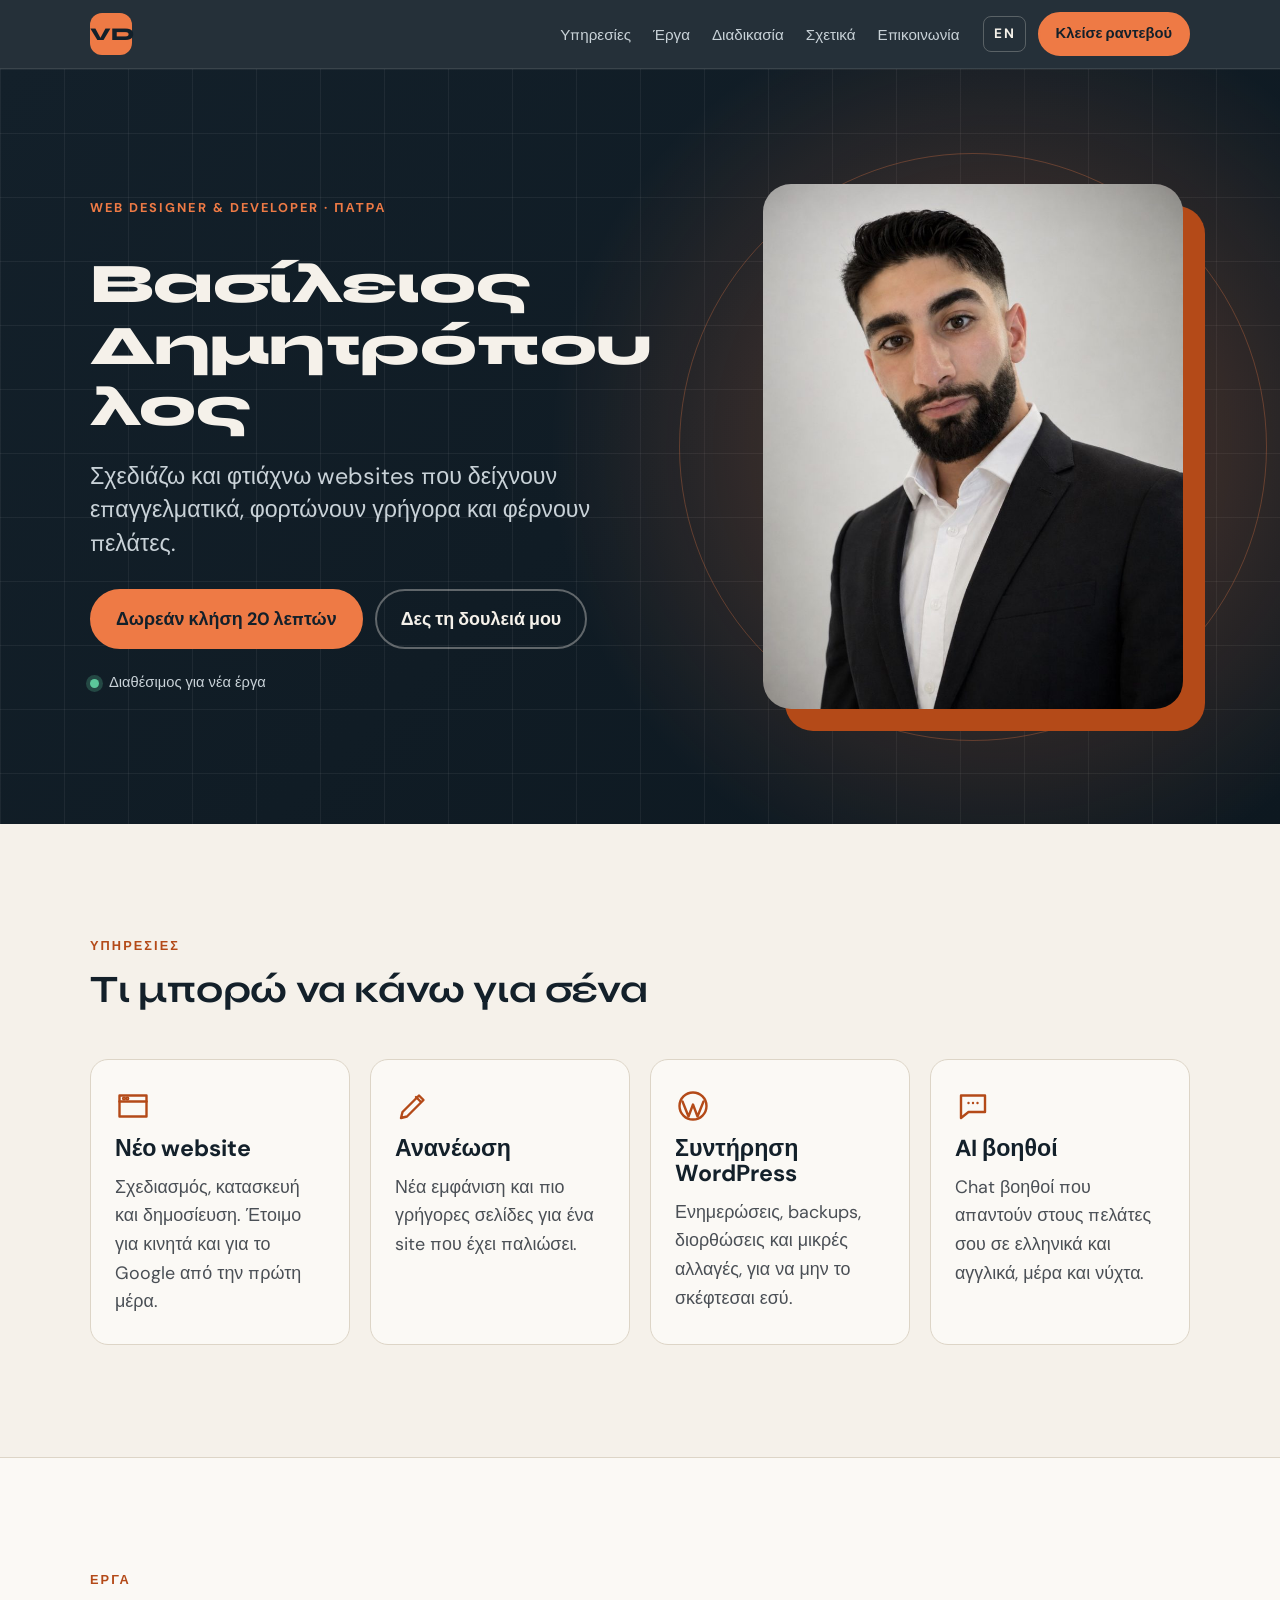
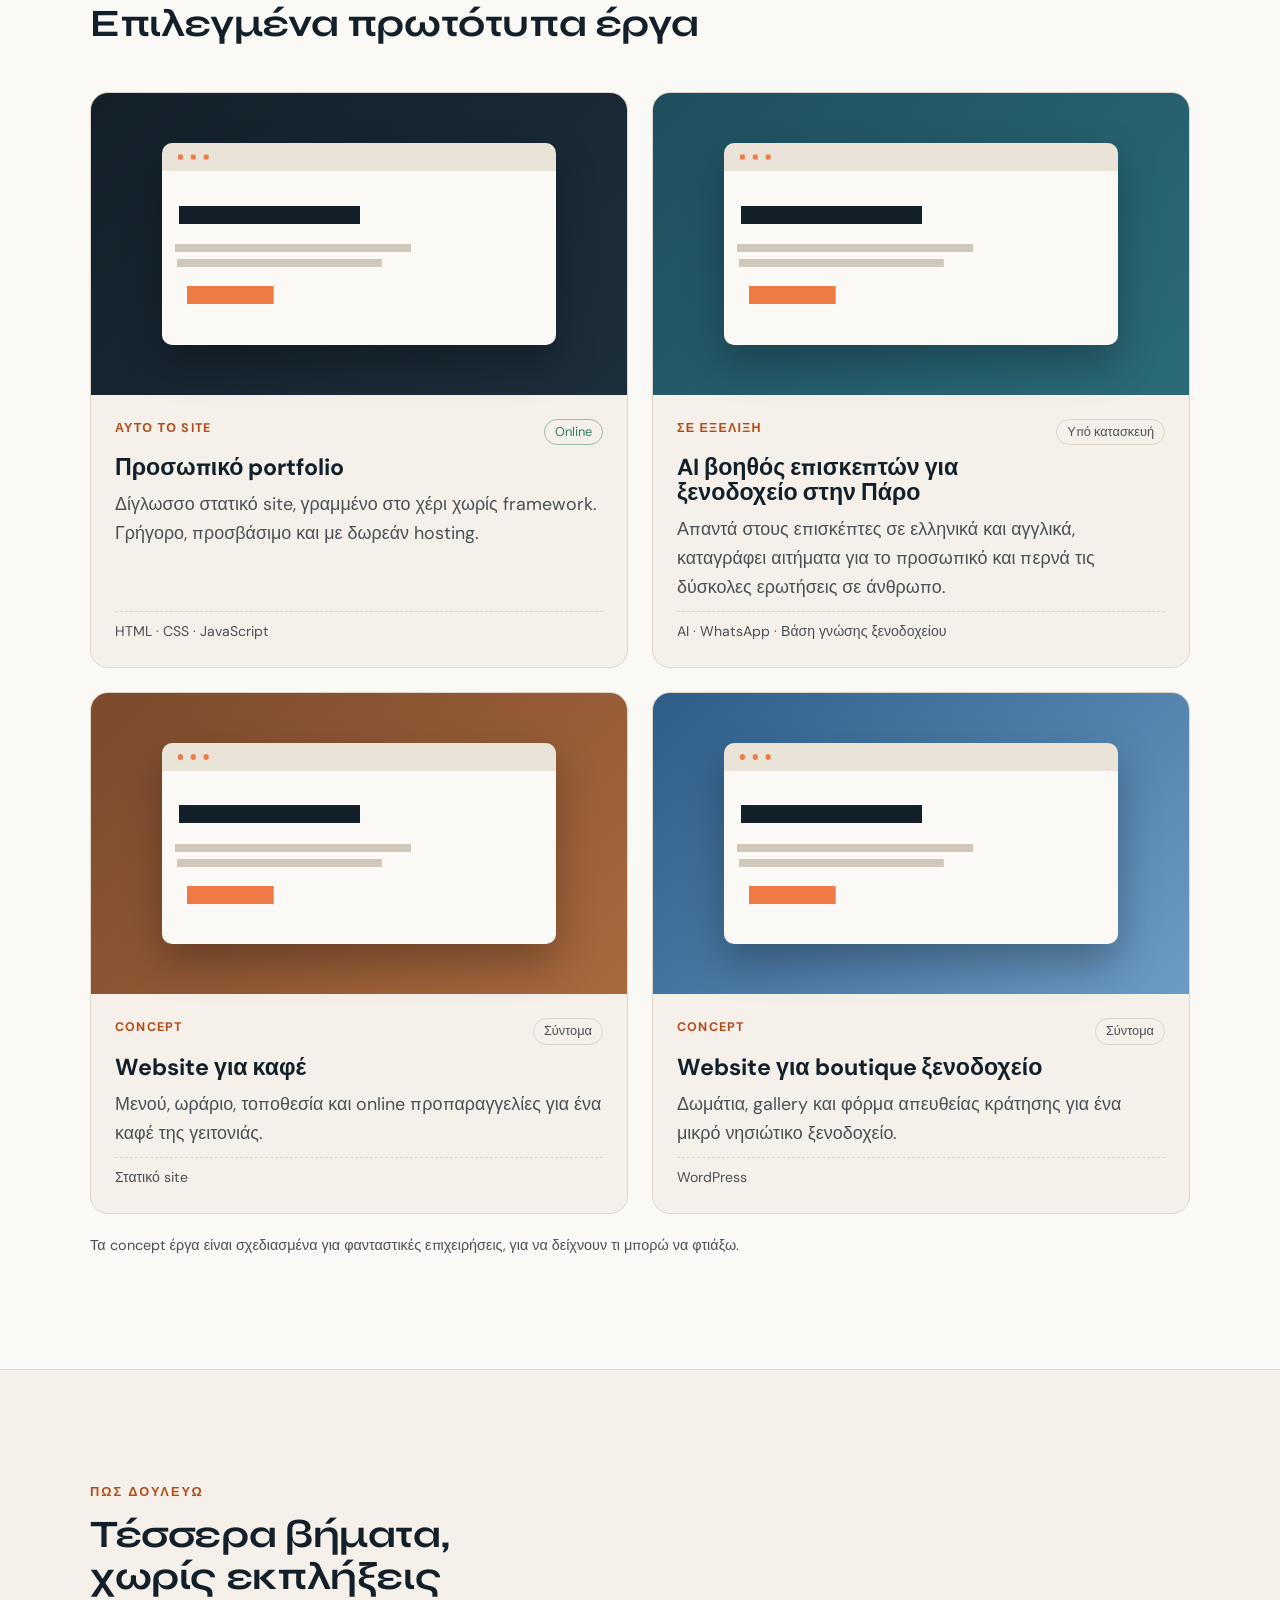
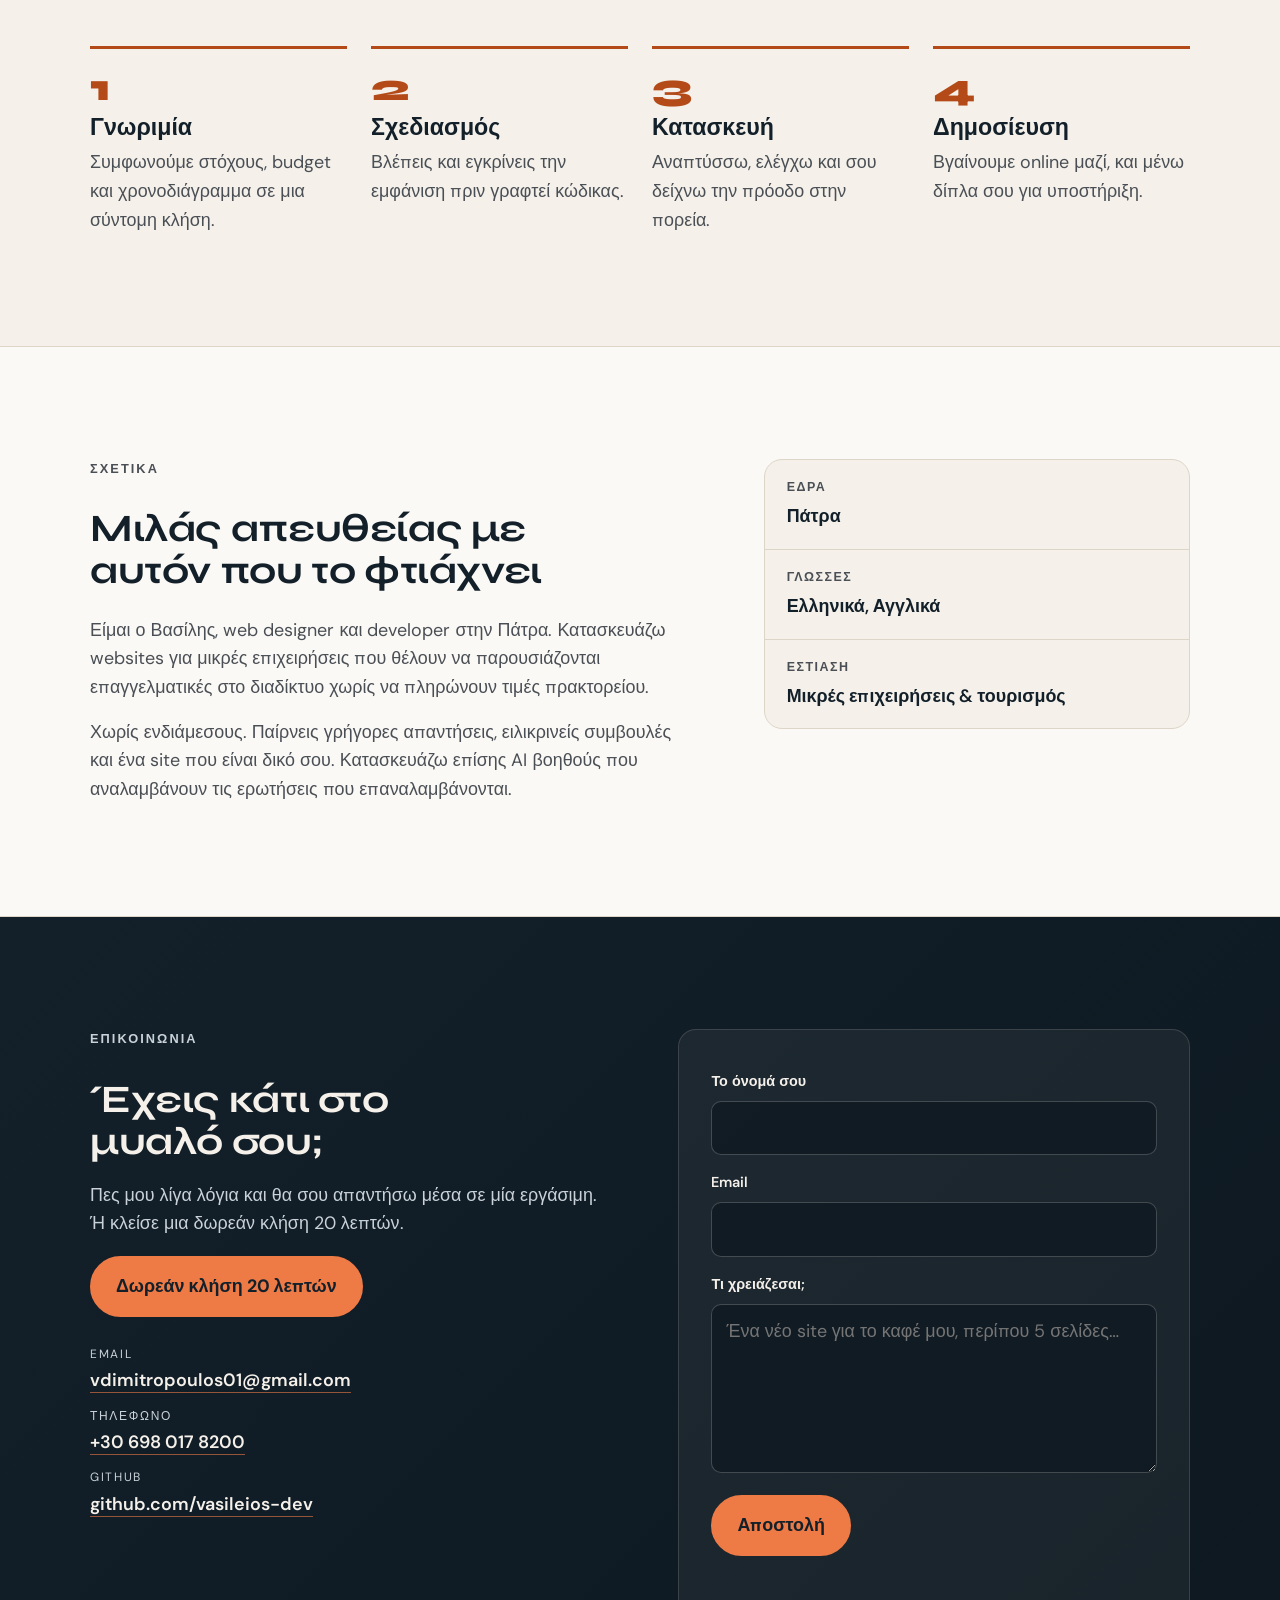
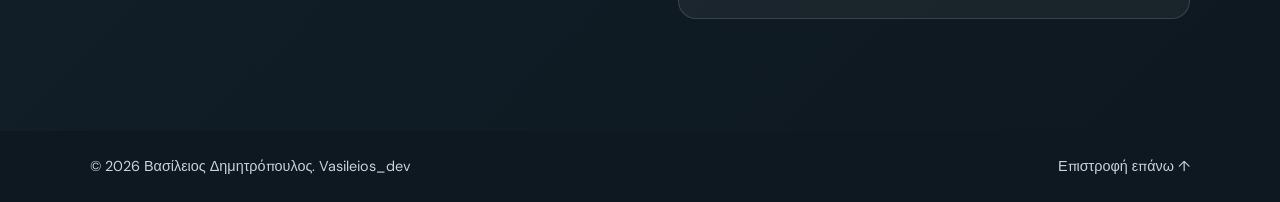
==== commit 5b80ebf4: "Add files via upload" ====
--- a/el.html
+++ b/el.html
@@ -100,9 +100,9 @@
   <section class="section section--alt" id="work" aria-labelledby="work-title">
     <div class="wrap">
       <p class="eyebrow">Έργα</p>
-      <h2 id="work-title">Επιλεγμένα έργα</h2>
+      <h2 id="work-title">Επιλεγμένα πρωτότυπα έργα</h2>
       <div class="projects">
-        <article class="project project--feature">
+        <article class="project">
           <div class="project__thumb project__thumb--0" aria-hidden="true">
             <span class="project__mock"></span>
           </div>
@@ -185,8 +185,8 @@
       <div class="about__text">
         <p class="eyebrow">Σχετικά</p>
         <h2 id="about-title">Μιλάς απευθείας με αυτόν που το φτιάχνει</h2>
-        <p>Είμαι ο Βασίλης, web designer και developer στην Πάτρα. Φτιάχνω websites για μικρές επιχειρήσεις που θέλουν να δείχνουν επαγγελματικά online, χωρίς τιμές γραφείου.</p>
-        <p>Χωρίς ενδιάμεσους. Παίρνεις γρήγορες απαντήσεις, ειλικρινείς συμβουλές και ένα site που είναι δικό σου. Φτιάχνω επίσης AI βοηθούς που αναλαμβάνουν τις ερωτήσεις που επαναλαμβάνονται.</p>
+        <p>Είμαι ο Βασίλης, web designer και developer στην Πάτρα. Κατασκευάζω websites για μικρές επιχειρήσεις που θέλουν να παρουσιάζονται επαγγελματικές στο διαδίκτυο χωρίς να πληρώνουν τιμές πρακτορείου.</p>
+        <p>Χωρίς ενδιάμεσους. Παίρνεις γρήγορες απαντήσεις, ειλικρινείς συμβουλές και ένα site που είναι δικό σου. Κατασκευάζω επίσης AI βοηθούς που αναλαμβάνουν τις ερωτήσεις που επαναλαμβάνονται.</p>
       </div>
       <dl class="facts"><div><dt>Έδρα</dt><dd>Πάτρα</dd></div><div><dt>Γλώσσες</dt><dd>Ελληνικά, Αγγλικά</dd></div><div><dt>Εστίαση</dt><dd>Μικρές επιχειρήσεις &amp; τουρισμός</dd></div></dl>
     </div>
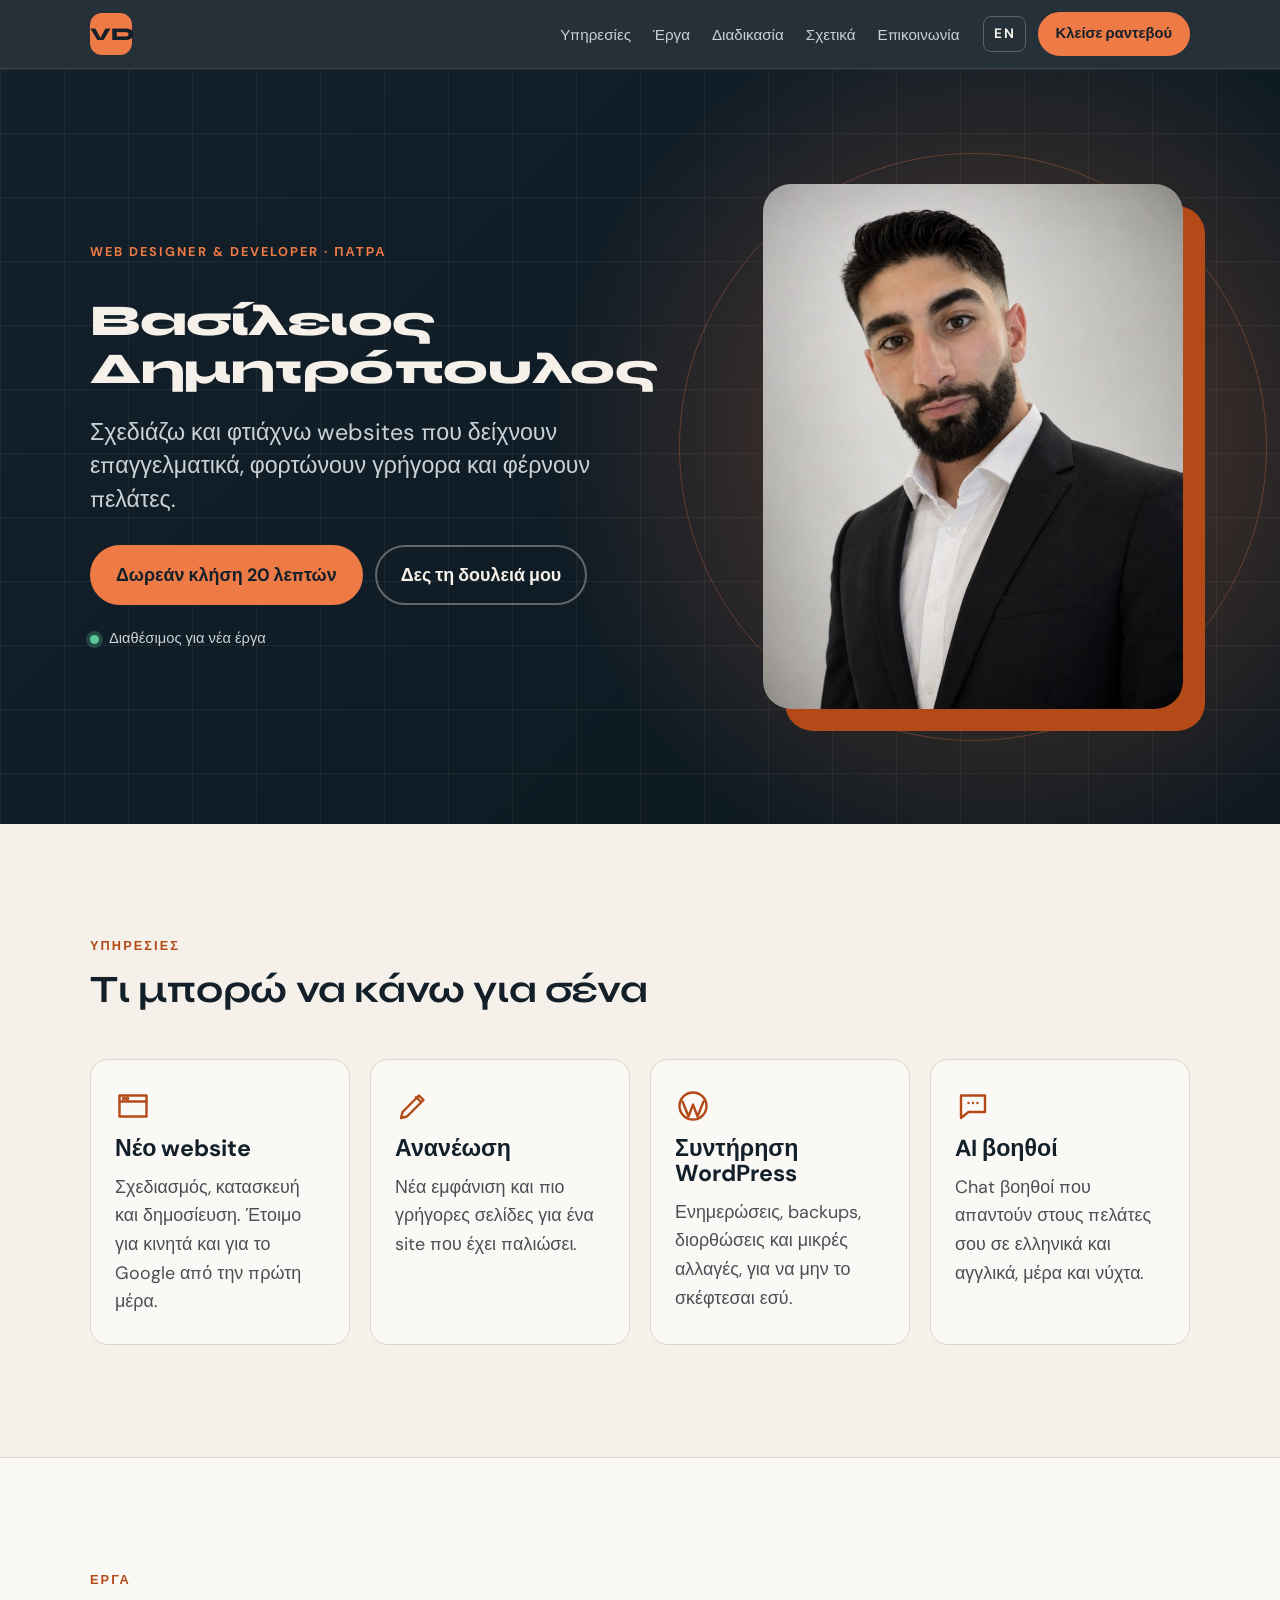
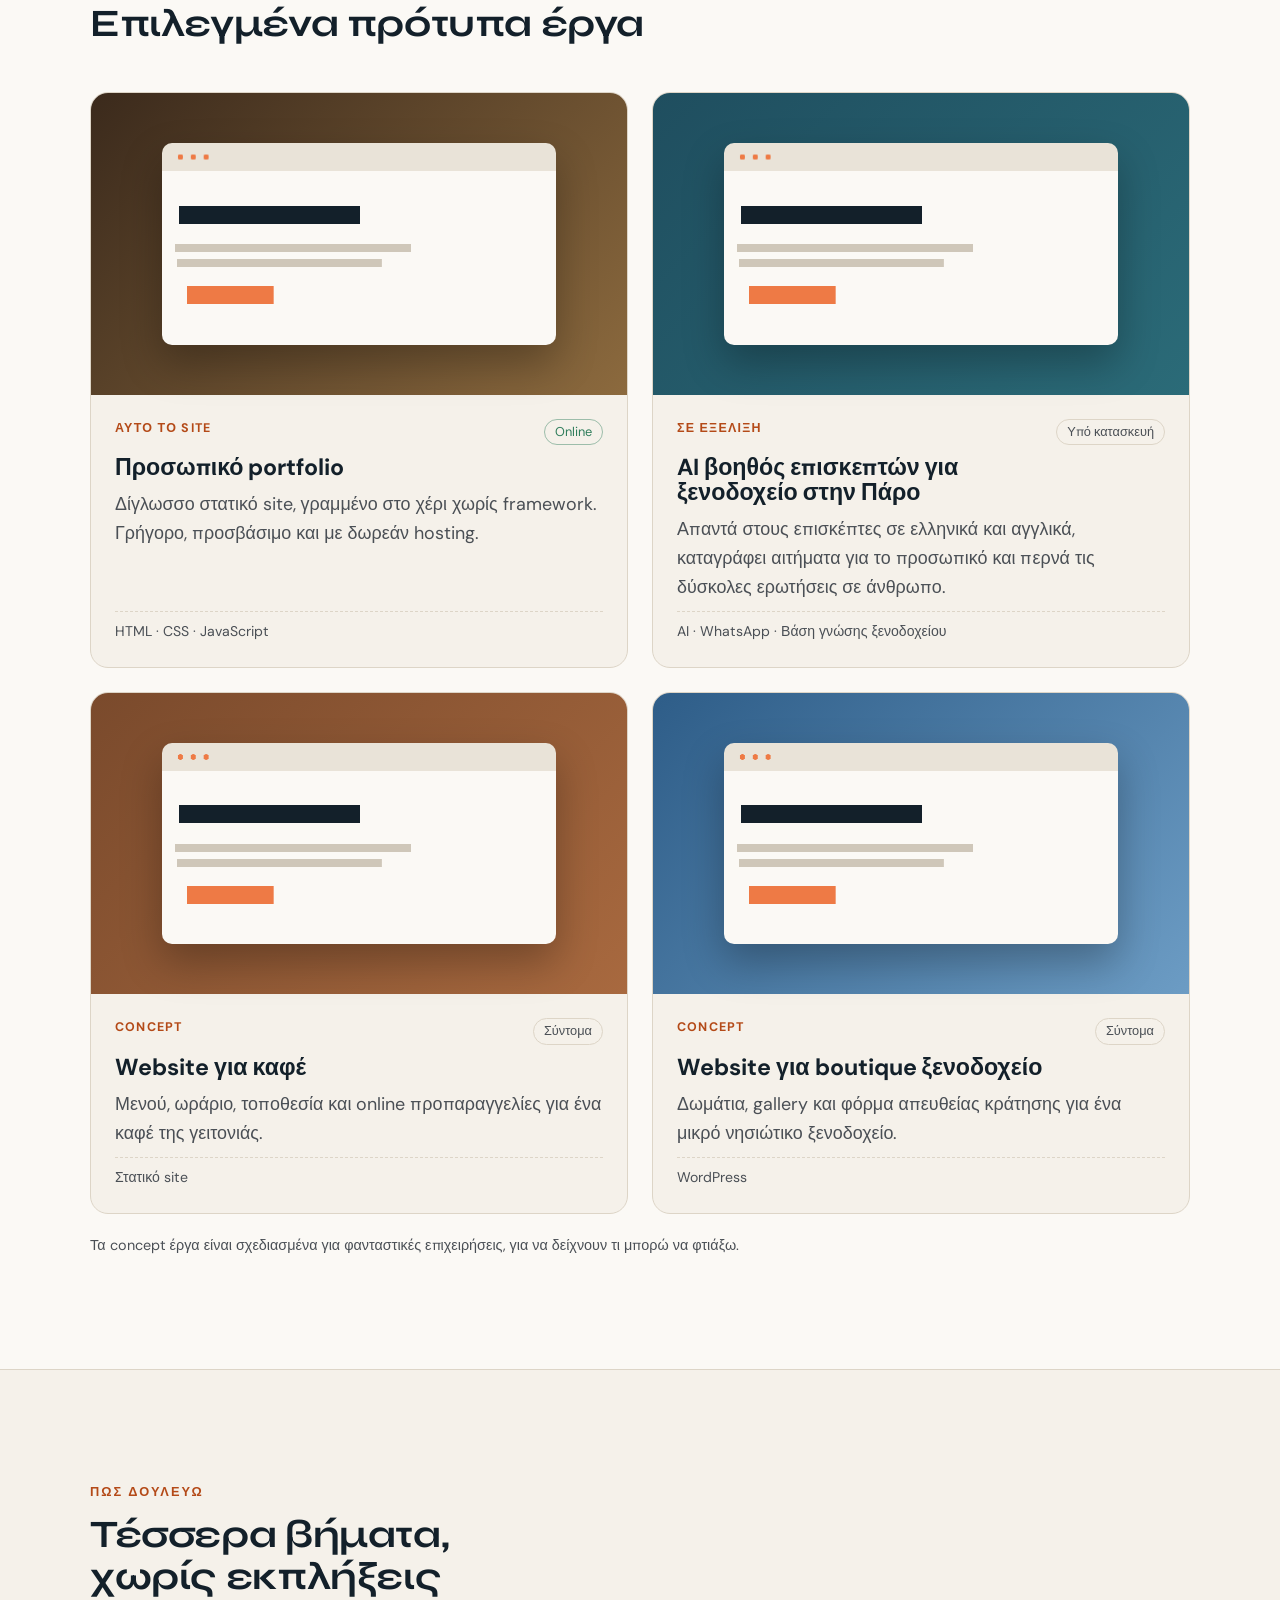
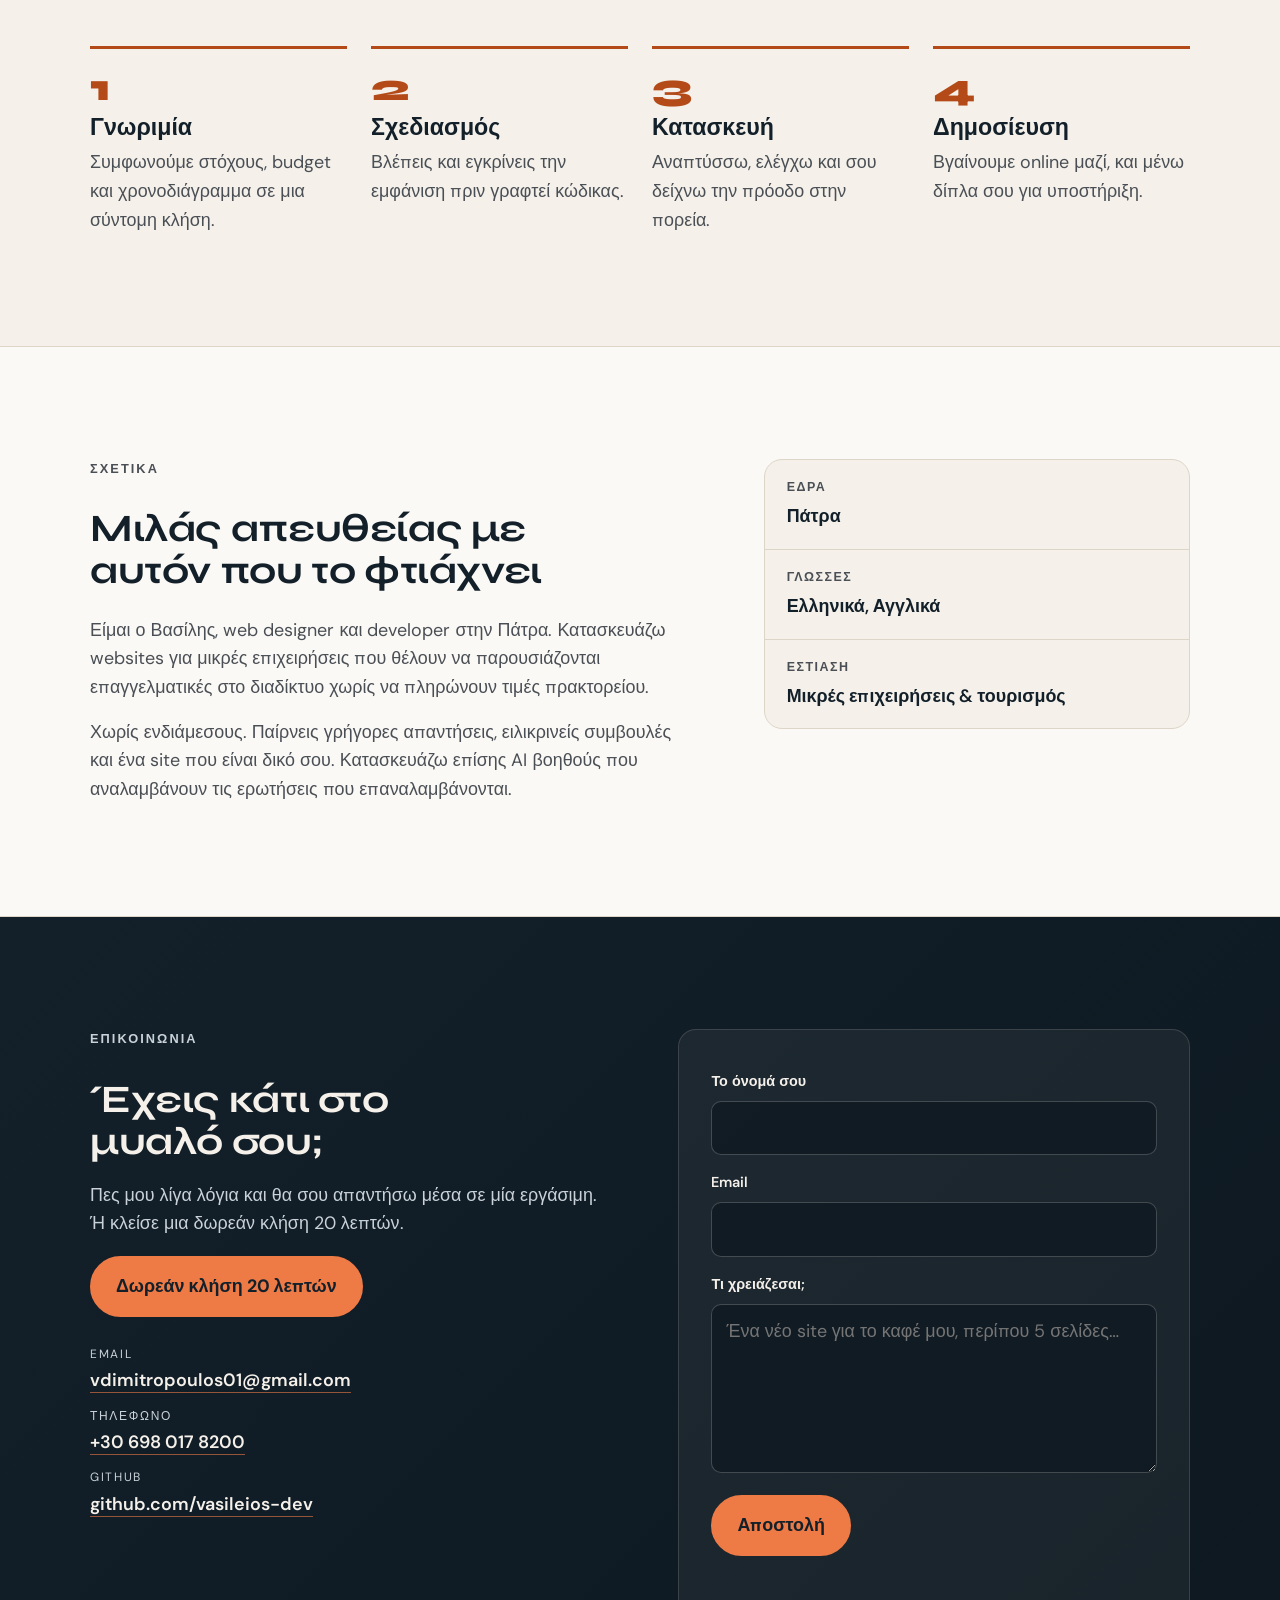
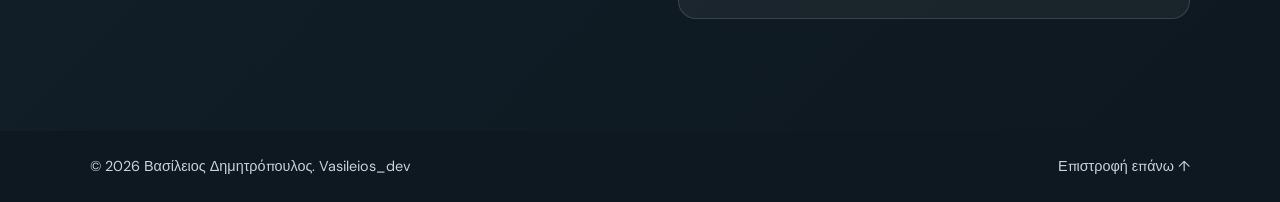
==== commit 785e7061: "Add files via upload" ====
--- a/el.html
+++ b/el.html
@@ -100,7 +100,7 @@
   <section class="section section--alt" id="work" aria-labelledby="work-title">
     <div class="wrap">
       <p class="eyebrow">Έργα</p>
-      <h2 id="work-title">Επιλεγμένα πρωτότυπα έργα</h2>
+      <h2 id="work-title">Επιλεγμένα πρότυπα έργα</h2>
       <div class="projects">
         <article class="project">
           <div class="project__thumb project__thumb--0" aria-hidden="true">
--- a/style.css
+++ b/style.css
@@ -103,7 +103,7 @@
 }
 .hero__inner { display: grid; grid-template-columns: 1.15fr 0.85fr; gap: clamp(32px, 6vw, 80px); align-items: center; }
 .hero__text { min-width: 0; display: flex; flex-direction: column; gap: 22px; }
-.hero h1 { font-size: clamp(1.7rem, 0.9rem + 3.4vw, 3.5rem); font-weight: 800; line-height: 1.1; overflow-wrap: break-word; }
+.hero h1 { font-size: clamp(1.5rem, 0.8rem + 2.6vw, 2.75rem); font-weight: 800; line-height: 1.1; overflow-wrap: break-word; }
 .hero__tagline { font-size: var(--step-1); color: var(--night-muted); max-width: 32ch; line-height: 1.45; }
 .hero__ctas { display: flex; flex-wrap: wrap; gap: 12px; margin-top: 6px; }
 .hero__badge { display: inline-flex; align-items: center; gap: 10px; font-size: 0.92rem; color: var(--night-muted); }
@@ -139,7 +139,7 @@
 .projects { display: grid; grid-template-columns: repeat(2, minmax(0, 1fr)); gap: 24px; }
 .project { background: var(--bg); border: 1px solid var(--line); border-radius: var(--radius); overflow: hidden; display: flex; flex-direction: column; }
 .project__thumb { aspect-ratio: 16 / 9; position: relative; display: grid; place-items: center; padding: 28px; }
-.project__thumb--0 { background: linear-gradient(135deg, #13202A, #1D2E3B); }
+.project__thumb--0 { background: linear-gradient(135deg, #3B2A1C, #8C6A3E); }
 .project__thumb--1 { background: linear-gradient(135deg, #1F4E5F, #2B6B78); }
 .project__thumb--2 { background: linear-gradient(135deg, #7A4A2C, #A8693F); }
 .project__thumb--3 { background: linear-gradient(135deg, #2E5D88, #6C9CC4); }
@@ -154,6 +154,8 @@
   background-repeat: no-repeat;
 }
 .project__mock::before { content: ""; position: absolute; top: 4%; left: 3%; width: 10%; height: 6%; background: radial-gradient(circle, #EE7A45 30%, transparent 32%) 0 50% / 33% 100% repeat-x; }
+.project__thumb--shot { overflow: hidden; padding: 24px 24px 0; align-items: end; }
+.project__thumb--shot img { width: 62%; height: 100%; object-fit: cover; object-position: top; border-radius: 16px 16px 0 0; box-shadow: 0 18px 40px rgba(0,0,0,.35); }
 .project__body { padding: 24px; display: flex; flex-direction: column; gap: 10px; flex: 1; }
 .project__body p { color: var(--muted); }
 .project__meta { display: flex; justify-content: space-between; gap: 12px; flex-wrap: wrap; }
